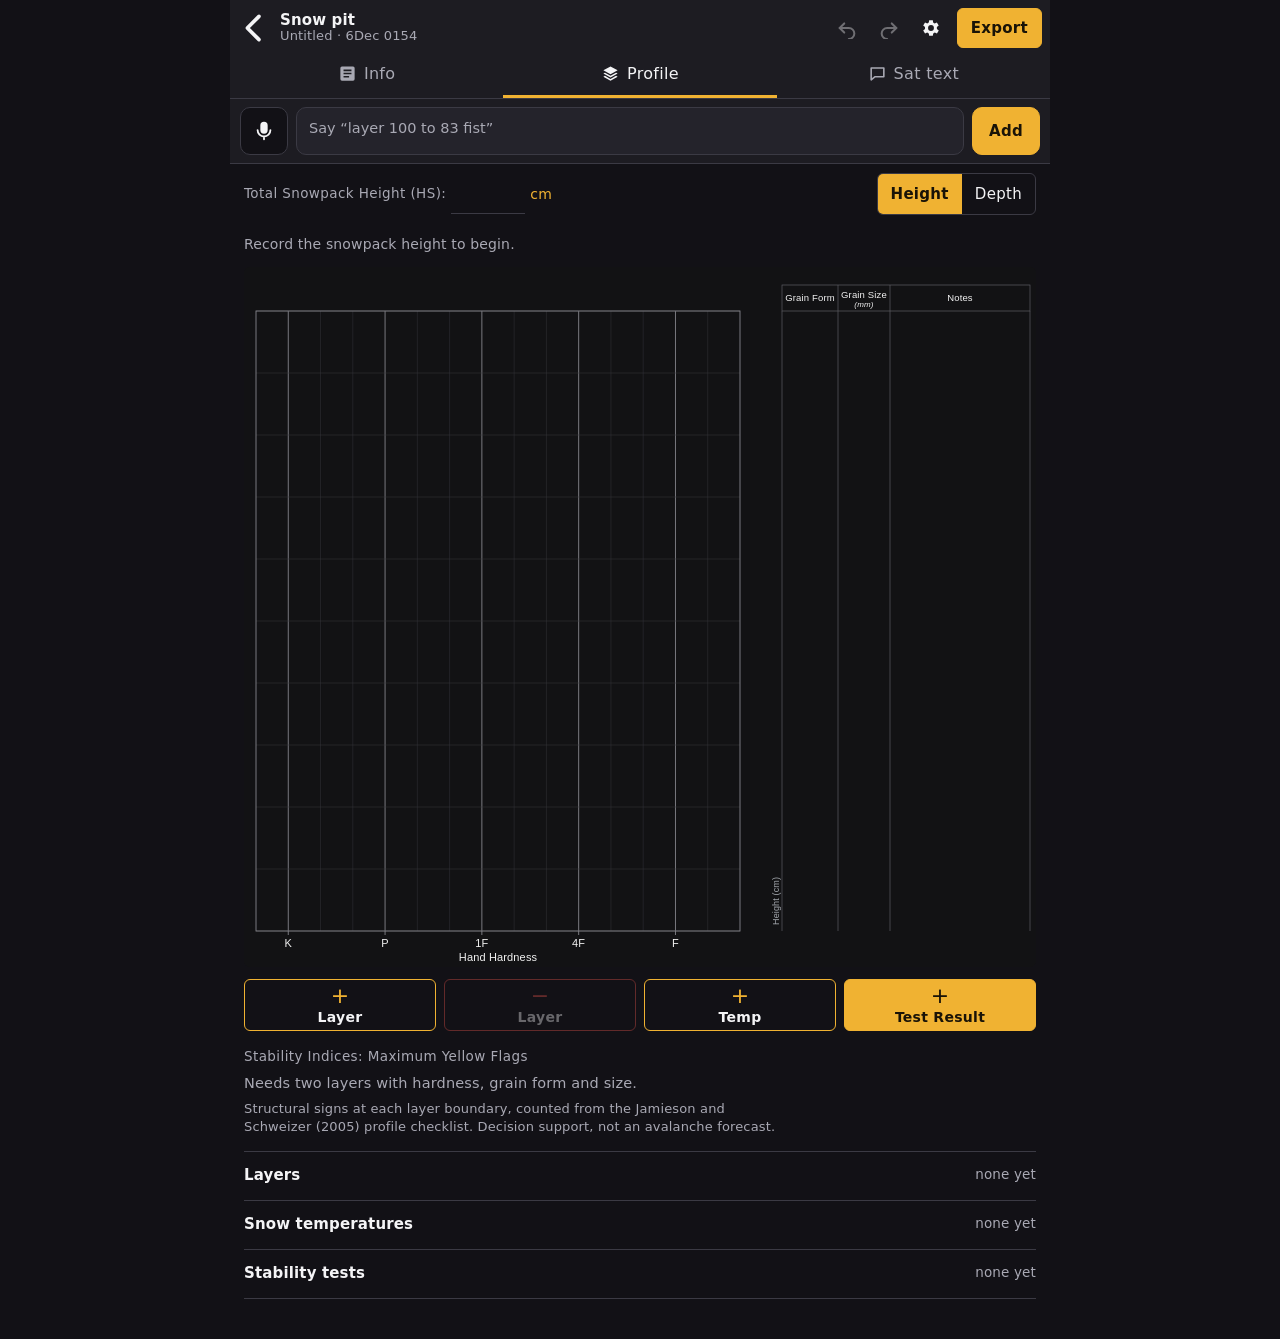
==== voice.html @ 3483f8e9 "Move the Snowpack Translator here from banff-snowpack/web/pit The photo page, voice page, PDF and Sa" ====
<!doctype html>
<html lang="en" data-theme="dark">
<head>
<meta charset="utf-8">
<meta name="viewport" content="width=device-width,initial-scale=1,viewport-fit=cover">
<meta name="description" content="Speak a snow pit and get a snow profile and PDF, or speak the weather and get a short text to send by satellite. Works offline.">
<title>Voice profile · Snowpack Translator</title>
<link rel="manifest" href="manifest.webmanifest">
<meta name="theme-color" content="#1d1c22">
<link rel="icon" href="icon-192.png">
<link rel="apple-touch-icon" href="apple-touch-icon.png">
<meta name="apple-mobile-web-app-capable" content="yes">
<meta name="mobile-web-app-capable" content="yes">
<meta name="apple-mobile-web-app-status-bar-style" content="black-translucent">
<meta name="apple-mobile-web-app-title" content="Snow pit">
<script defer src="https://banff-app-portal.netlify.app/t.js" data-app="snowpack-translator"></script>
<style>
/* Phone first, laid out like a field recorder: a top bar, Info / Profile / Sat text tabs, one amber accent.
   System fonts only, so nothing is fetched and the page is complete with no signal. */
:root{
  --bg:#121116; --bar:#1d1c22; --panel:#19181e; --field:#24232b; --ink:#f4f4f6; --muted:#a9a9b4; --line:#3b3a44;
  --accent:#f0b232; --accent-ink:#191307; --ok:#5fd08f; --warn:#f0b232; --bad:#ff7069; --danger:#e5534b;
  --font:system-ui,-apple-system,"Segoe UI",Roboto,"Helvetica Neue",Arial,sans-serif;
  --mono:ui-monospace,"SF Mono",Menlo,Consolas,monospace;
  color-scheme:dark;
}
:root[data-theme="light"]{
  --bg:#f1f2f5; --bar:#ffffff; --panel:#ffffff; --field:#eef0f3; --ink:#14151a; --muted:#5a5d68; --line:#cfd2da;
  --accent:#eaa91f; --accent-ink:#1b1505; --ok:#1f7a48; --warn:#8a5a00; --bad:#b3261e; --danger:#b3261e; color-scheme:light;
}
*{box-sizing:border-box}
[hidden]{display:none!important}
html{-webkit-text-size-adjust:100%}
body{background:var(--bg);color:var(--ink);font:15px/1.45 var(--font);margin:0;letter-spacing:.01em}
.app{max-width:820px;margin:0 auto;min-height:100dvh;padding-bottom:calc(40px + env(safe-area-inset-bottom,0px))}
button,.btn{font:600 15px/1 var(--font);border:1px solid var(--line);background:transparent;color:var(--ink);border-radius:6px;padding:0 14px;min-height:44px;cursor:pointer;display:inline-flex;align-items:center;justify-content:center;gap:7px;text-decoration:none;letter-spacing:.02em}
button:focus-visible,.btn:focus-visible,input:focus-visible,select:focus-visible,textarea:focus-visible,summary:focus-visible{outline:2px solid var(--accent);outline-offset:2px}
button.primary,.btn.primary{background:var(--accent);border-color:var(--accent);color:var(--accent-ink)}
button:disabled{opacity:.38;cursor:default}
button.ic{border:0;padding:0;min-width:40px;min-height:44px;color:var(--ink)}
button.ic svg,.mic svg{width:22px;height:22px}
button.quiet{border-color:transparent;color:var(--muted);min-height:38px;padding:0 8px;font-weight:500}
button.danger{border-color:var(--danger);color:var(--danger)}
input,select,textarea{font:16px/1.3 var(--font);color:var(--ink);background:transparent;border:0;border-bottom:1.5px solid var(--line);border-radius:0;padding:8px 2px;min-width:0;max-width:100%}
input:focus,select:focus,textarea:focus{border-bottom-color:var(--accent);outline:none}
select{background:var(--bg)}
input[type=number]{font-variant-numeric:tabular-nums}
textarea{width:100%;resize:none}
.unit{color:var(--accent);font-size:14px}
.lbl{font-size:13.5px;color:var(--muted);letter-spacing:.03em}

/* top bar and tabs */
.top{position:sticky;top:0;z-index:10;background:var(--bar);padding-top:env(safe-area-inset-top,0px);box-shadow:0 1px 0 var(--line)}
.bar{display:flex;align-items:center;gap:2px;padding:6px max(8px,env(safe-area-inset-right,0px)) 2px max(4px,env(safe-area-inset-left,0px))}
.bar .ttl{flex:1;min-width:0;display:grid;line-height:1.15;padding:0 4px}
.bar .ttl b{font-size:15px;font-weight:600;white-space:nowrap;overflow:hidden;text-overflow:ellipsis}
.bar .ttl button{all:unset;cursor:pointer;color:var(--muted);font-size:13px;white-space:nowrap;overflow:hidden;text-overflow:ellipsis}
.bar .primary{min-height:40px;padding:0 13px;margin-left:4px}
.tabs{display:grid;grid-template-columns:repeat(3,1fr)}
.tabs button{border:0;border-radius:0;border-bottom:3px solid transparent;color:var(--muted);font-weight:500;font-size:16px;min-height:46px}
.tabs button[aria-selected=true]{color:var(--ink);border-bottom-color:var(--accent)}
.tabs svg{width:19px;height:19px}
@media (max-width:350px){.tabs svg{display:none}}

/* speak bar */
.speak{padding:8px max(10px,env(safe-area-inset-right,0px)) 8px max(10px,env(safe-area-inset-left,0px));border-top:1px solid var(--line)}
.speak-row{display:flex;gap:8px;align-items:flex-end}
.mic{min-width:48px;min-height:48px;padding:0;border-radius:10px;background:var(--bg);position:relative}
.mic[aria-pressed=true]{background:var(--danger);border-color:var(--danger);color:#fff}
#say{flex:1;background:var(--field);border:1.5px solid var(--line);border-radius:10px;padding:11px 12px;font-size:17px;line-height:1.35;min-height:48px;max-height:32dvh;overflow:auto}
#say:focus{border-color:var(--accent)}
#say::placeholder{font-size:14.5px;color:var(--muted)}
#addBtn{min-height:48px;border-radius:10px;padding:0 16px}
.heard{display:grid;gap:4px;margin-top:8px;max-height:34dvh;overflow:auto}
.heard:empty{display:none}
.heard-title{font-size:12px;color:var(--muted);text-transform:uppercase;letter-spacing:.08em}
.h{display:grid;grid-template-columns:18px minmax(0,1fr);gap:6px;font-size:14.5px;line-height:1.35}
.h i{font:700 13px/1.4 var(--mono);font-style:normal;text-align:center}
.h.ok i{color:var(--ok)} .h.warn i{color:var(--warn)} .h.bad i{color:var(--bad)}
.h small{display:block;color:var(--muted);font-size:13px}
#last{display:flex;gap:8px;align-items:flex-start;margin-top:6px;font-size:13.5px;color:var(--muted)}
#last .h{font-size:13.5px;flex:1;color:var(--ink)}
#last button{all:unset;cursor:pointer;color:var(--accent);font-size:13.5px;white-space:nowrap;padding:1px 2px}

/* tab bodies */
main{padding:0 max(14px,env(safe-area-inset-right,0px)) 0 max(14px,env(safe-area-inset-left,0px))}
.sec{border-bottom:1px solid var(--line);padding:12px 0 14px}
.sec>.lbl{display:block;margin-bottom:6px}
.line{display:flex;flex-wrap:wrap;align-items:flex-end;gap:10px 18px}
.line label{display:grid;gap:2px;min-width:0}
.line label>span{font-size:12.5px;color:var(--muted)}
.line .grow{flex:1 1 150px}
.line input[type=number]{width:84px}
.with-unit{display:flex;align-items:baseline;gap:5px}
.coords{font:14.5px var(--mono);color:var(--ink)}
.coords.none{color:var(--muted);font-family:var(--font)}
.seg{display:inline-flex;border:1px solid var(--line);border-radius:6px;overflow:hidden}
.seg button{border:0;border-radius:0;min-height:40px;font-weight:500;padding:0 13px}
.seg button[aria-pressed=true]{background:var(--accent);color:var(--accent-ink);font-weight:600}
details.more>summary{cursor:pointer;color:var(--accent);font-size:14px;padding:10px 0 2px;list-style:none}
details.more>summary::-webkit-details-marker{display:none}
details.more[open]>summary{color:var(--muted)}

/* profile */
.hsrow{display:flex;flex-wrap:wrap;align-items:center;justify-content:space-between;gap:8px 14px;padding:10px 0 6px}
.hsrow input{width:74px;text-align:center;font-size:18px}
.selbar{display:flex;align-items:center;justify-content:space-between;gap:10px;min-height:46px;font-size:15px}
.selbar .hint{color:var(--muted);font-size:14px}
.selbar b{font-variant-numeric:tabular-nums}
#graph{border-radius:6px;overflow:hidden;line-height:0;background:#121214}
#graph.light{background:#fff;border:1px solid var(--line)}
#graph svg{width:100%;height:auto;display:block}
#graph .lay{cursor:pointer}
.tools{display:grid;grid-template-columns:repeat(4,1fr);gap:8px;margin:12px 0 4px}
.tools button{min-height:52px;font-size:14px;line-height:1.15;padding:0 6px;flex-direction:column;gap:2px;border-color:var(--accent)}
.tools button b{font-size:22px;line-height:1;font-weight:500;color:var(--accent)}
.tools button.minus{border-color:var(--danger)} .tools button.minus b{color:var(--danger)}
.tools button.primary b{color:var(--accent-ink)}
.flags{display:flex;align-items:center;gap:8px;font-size:18px;font-weight:600;margin-top:2px}
.flags svg{width:18px;height:18px;color:var(--accent)}
.note{font-size:13px;color:var(--muted);margin:6px 0 0;max-width:66ch}
details.group{border-bottom:1px solid var(--line)}
details.group>summary{cursor:pointer;padding:13px 0;display:flex;justify-content:space-between;gap:10px;font-size:15px;font-weight:600}
details.group>summary small{font-weight:400;color:var(--muted);font-size:13.5px;text-align:right}
details.group>div{padding-bottom:12px}
.tbl-wrap{overflow-x:auto}
table{border-collapse:collapse;width:100%;font-size:14px}
th{font-size:11.5px;font-weight:500;text-transform:uppercase;letter-spacing:.06em;color:var(--muted);text-align:left;padding:6px 6px;white-space:nowrap}
td{padding:3px 6px;border-top:1px solid var(--line);white-space:nowrap}
td input,td select{font-size:15px;padding:6px 2px}
td input[type=number]{width:64px}
td input[type=text]{width:130px}
tr.sel td{background:color-mix(in srgb,var(--accent) 16%,transparent)}
td.idx{color:var(--muted);font-variant-numeric:tabular-nums}

/* satellite text */
#satOut{background:var(--field);border:1.5px solid var(--line);border-radius:10px;padding:12px;font:16px/1.45 var(--mono);min-height:170px;resize:vertical}
.count{font:13px var(--mono);color:var(--muted)}
.count.over{color:var(--warn)}
.checks{display:flex;flex-wrap:wrap;gap:4px 16px;margin:10px 0 4px}
.checks label{display:inline-flex;align-items:center;gap:7px;min-height:38px}
input[type=checkbox]{width:20px;height:20px;accent-color:var(--accent)}
.sat-actions{display:grid;grid-template-columns:repeat(3,1fr);gap:8px;margin-top:14px}
.sat-actions .primary{grid-column:1/-1;min-height:54px;font-size:17px}
ol.steps{margin:14px 0 0;padding-left:22px;color:var(--muted);font-size:14px}
ol.steps li{margin:4px 0}

/* sheets */
dialog.sheet{border:0;padding:0;background:var(--bar);color:var(--ink);width:min(100vw,560px);max-width:100vw;max-height:90dvh;margin:auto auto 0;border-radius:16px 16px 0 0;overflow:hidden}
@media (min-width:700px){dialog.sheet{margin:auto;border-radius:14px}}
dialog.sheet::backdrop{background:rgba(0,0,0,.55)}
.sheet form,.sheet .body{display:grid;max-height:90dvh;grid-template-rows:auto minmax(0,1fr) auto}
.sheet header{display:flex;align-items:center;gap:6px;padding:8px 8px 8px 16px;border-bottom:1px solid var(--line)}
.sheet header h2{flex:1;margin:0;font-size:17px;font-weight:600}
.sheet .scroll{overflow:auto;padding:4px 16px 12px;-webkit-overflow-scrolling:touch}
.sheet footer{display:flex;gap:10px;justify-content:space-between;padding:10px 16px calc(12px + env(safe-area-inset-bottom,0px));border-top:1px solid var(--line)}
.sheet footer .primary{flex:1;min-height:50px;font-size:17px}
.chips{display:flex;flex-wrap:wrap;gap:8px}
.chip{border-radius:999px;border-color:transparent;background:var(--field);min-height:44px;padding:0 15px;font-size:16px;font-weight:700;letter-spacing:.03em}
.chip small{font-weight:400;font-size:12.5px;color:var(--muted)}
.chip svg{width:16px;height:16px}
.chip[aria-pressed=true]{background:var(--accent);color:var(--accent-ink)}
.chip[aria-pressed=true] small{color:var(--accent-ink)}
.explain{font-size:14px;color:var(--muted);margin:8px 0 0;min-height:1.4em}
.list button{width:100%;justify-content:space-between;border:0;border-bottom:1px solid var(--line);border-radius:0;min-height:52px;padding:0 2px;font-weight:500;text-align:left}
.list button[aria-current=true]{color:var(--accent)}
.list small{color:var(--muted);font-weight:400}
.cheat dt{font-size:12px;text-transform:uppercase;letter-spacing:.08em;color:var(--muted);margin-top:14px}
.cheat dd{margin:3px 0 0;font:14px/1.55 var(--mono)}
.cheat dl{margin:0}
.big-actions{display:grid;gap:10px;padding:8px 0}
.big-actions button{min-height:58px;justify-content:flex-start;padding:0 16px;font-size:16px}
.big-actions small{font-weight:400;color:var(--muted);font-size:13px;margin-left:auto;text-align:right}
.big-actions .primary small{color:var(--accent-ink)}
.toast{position:fixed;left:50%;top:calc(10px + env(safe-area-inset-top,0px));transform:translateX(-50%);background:var(--ink);color:var(--bg);padding:11px 16px;border-radius:8px;font-size:14.5px;z-index:50;max-width:calc(100vw - 28px);text-align:center;box-shadow:0 4px 18px rgba(0,0,0,.35)}
</style>
</head>
<body>
<div class="app">
  <div class="top">
    <div class="bar">
      <a class="btn ic" href="./" aria-label="Back to the photo page" style="border:0;padding:0;min-width:40px"><svg viewBox="0 0 24 24" fill="none" stroke="currentColor" stroke-width="2.2" stroke-linecap="round" stroke-linejoin="round" aria-hidden="true"><path d="M15 5l-7 7 7 7"/></svg></a>
      <div class="ttl"><b>Snow pit</b><button type="button" id="obsBtn" aria-haspopup="dialog">Untitled</button></div>
      <button class="ic" id="undoBtn" type="button" aria-label="Undo" disabled><svg viewBox="0 0 24 24" fill="none" stroke="currentColor" stroke-width="2.2" stroke-linecap="round" stroke-linejoin="round" aria-hidden="true"><path d="M9 7L4 12l5 5"/><path d="M4 12h10a6 6 0 0 1 0 12"/></svg></button>
      <button class="ic" id="redoBtn" type="button" aria-label="Redo" disabled><svg viewBox="0 0 24 24" fill="none" stroke="currentColor" stroke-width="2.2" stroke-linecap="round" stroke-linejoin="round" aria-hidden="true"><path d="M15 7l5 5-5 5"/><path d="M20 12H10a6 6 0 0 0 0 12"/></svg></button>
      <button class="ic" id="menuBtn" type="button" aria-label="Settings and observations"><svg viewBox="0 0 24 24" fill="currentColor" aria-hidden="true"><path d="M19.4 13a7.6 7.6 0 0 0 0-2l2-1.6-2-3.4-2.4 1a7.4 7.4 0 0 0-1.7-1L15 3.5h-4l-.4 2.5a7.4 7.4 0 0 0-1.700 1l-2.400-1-2 3.400 2 1.600a7.600 7.600 0 0 0 0 2l-2 1.600 2 3.400 2.400-1a7.400 7.400 0 0 0 1.700 1l.400 2.500h4l.400-2.500a7.400 7.400 0 0 0 1.700-1l2.400 1 2-3.400zM13 15.200a3.200 3.200 0 1 1 0-6.400 3.200 3.200 0 0 1 0 6.400z" transform="translate(-1 0)"/></svg></button>
      <button class="primary" id="exportBtn" type="button">Export</button>
    </div>
    <div class="tabs" role="tablist" id="tabs">
      <button role="tab" type="button" data-tab="info" aria-selected="false"><svg viewBox="0 0 24 24" fill="currentColor" aria-hidden="true"><path d="M5 3h14a2 2 0 0 1 2 2v14a2 2 0 0 1-2 2H5a2 2 0 0 1-2-2V5a2 2 0 0 1 2-2zm2 4v2h10V7zm0 4v2h10v-2zm0 4v2h7v-2z"/></svg>Info</button>
      <button role="tab" type="button" data-tab="profile" aria-selected="true"><svg viewBox="0 0 24 24" fill="currentColor" aria-hidden="true"><path d="M12 3l9 5-9 5-9-5zm-9 9l2-1.100 7 3.900 7-3.900 2 1.100-9 5zm0 4l2-1.100 7 3.900 7-3.900 2 1.100-9 5z"/></svg>Profile</button>
      <button role="tab" type="button" data-tab="sat" aria-selected="false"><svg viewBox="0 0 24 24" fill="none" stroke="currentColor" stroke-width="2" stroke-linecap="round" stroke-linejoin="round" aria-hidden="true"><path d="M4 5h16v11H9l-5 4z"/></svg>Sat text</button>
    </div>
    <div class="speak" id="speak">
      <div class="speak-row">
        <button class="mic" id="micBtn" type="button" aria-pressed="false" aria-label="Microphone"><svg viewBox="0 0 24 24" fill="none" stroke="currentColor" stroke-width="2" stroke-linecap="round" aria-hidden="true"><rect x="9" y="3" width="6" height="11" rx="3" fill="currentColor"/><path d="M5 11a7 7 0 0 0 14 0M12 18v3"/></svg></button>
        <textarea id="say" rows="1" aria-label="Say or type an observation" autocapitalize="sentences" autocomplete="off" spellcheck="false"></textarea>
        <button class="primary" id="addBtn" type="button">Add</button>
      </div>
      <div class="heard" id="preview" aria-live="polite"></div>
      <div id="last" hidden></div>
    </div>
  </div>

  <main>
    <!-- INFO -->
    <section id="tInfo" role="tabpanel" aria-label="Info" hidden>
      <div class="sec"><label class="lbl" for="f_name">Profile Name:</label><input id="f_name" data-k="name" style="width:100%" autocomplete="off"></div>
      <div class="sec"><label class="lbl" for="f_date">Observation Time:</label><input id="f_date" data-k="site.date" type="datetime-local"></div>
      <div class="sec"><span class="lbl">Observer:</span>
        <div class="line"><label class="grow"><span>Name</span><input data-k="site.observer" autocomplete="name" style="width:100%"></label><label class="grow"><span>Organization</span><input data-k="site.org" style="width:100%"></label></div></div>
      <div class="sec"><span class="lbl">Profile Location:</span>
        <div class="line"><label class="grow"><span>Place name</span><input data-k="site.location" style="width:100%"></label></div>
        <div class="line" style="margin-top:10px;align-items:center;justify-content:space-between"><span class="coords none" id="coords">No position yet</span><button class="primary" id="gpsBtn" type="button" style="min-height:40px">Use phone GPS</button></div>
        <details class="more"><summary>Type coordinates</summary><div class="line"><label><span>Latitude</span><input data-k="site.lat" type="number" step="any" style="width:130px"></label><label><span>Longitude</span><input data-k="site.lng" type="number" step="any" style="width:130px"></label></div></details>
      </div>
      <div class="sec"><span class="lbl">Aspect, Elevation, Slope:</span>
        <div class="line"><label><span>Aspect</span><select data-k="site.aspect" data-opts="DIR"></select></label>
          <label><span>Elevation</span><span class="with-unit"><input data-k="site.elev" type="number" inputmode="decimal"><select data-k="site.elevUnit" aria-label="Elevation unit" class="unit" style="border:0;padding:2px"><option value="m">m</option><option value="ft">ft</option></select></span></label>
          <label><span>Slope</span><span class="with-unit"><input data-k="site.slope" type="number" inputmode="decimal" style="width:62px"><span class="unit">°</span></span></label></div></div>
      <div class="sec"><span class="lbl">Weather Conditions:</span>
        <div class="line"><label><span>Air temp</span><span class="with-unit"><input data-k="wx.air" type="number" step="any" style="width:66px"><span class="unit">°C</span></span></label>
          <label><span>Precipitation</span><select data-k="wx.precip" data-opts="PRECIP"></select></label>
          <label><span>Sky</span><select data-k="wx.sky" data-opts="SKY"></select></label>
          <label><span>Wind</span><select data-k="wx.windSpd" data-opts="WIND"></select></label>
          <label><span>From</span><select data-k="wx.windDir" data-opts="DIR"></select></label></div>
        <details class="more" id="moreWx"><summary>More weather: max and min, new snow, blowing snow</summary>
          <div class="line"><label><span>Max</span><span class="with-unit"><input data-k="wx.tmax" type="number" step="any" style="width:66px"><span class="unit">°C</span></span></label>
            <label><span>Min</span><span class="with-unit"><input data-k="wx.tmin" type="number" step="any" style="width:66px"><span class="unit">°C</span></span></label>
            <label><span>HN24</span><span class="with-unit"><input data-k="wx.hn24" type="number" inputmode="decimal" step="any" style="width:62px"><span class="unit">cm</span></span></label>
            <label><span>HST</span><span class="with-unit"><input data-k="wx.hst" type="number" inputmode="decimal" step="any" style="width:62px"><span class="unit">cm</span></span></label>
            <label><span>Blowing snow</span><select data-k="wx.blow" data-opts="BLOW"></select></label>
            <label><span>From</span><select data-k="wx.blowDir" data-opts="DIR"></select></label></div></details></div>
      <div class="sec"><span class="lbl">Snow Surface:</span>
        <div class="line"><label><span>Foot Penetration</span><span class="with-unit"><input data-k="surf.foot" type="number" inputmode="decimal" step="any" style="width:70px"><span class="unit">cm</span></span></label>
          <label><span>Ski Penetration</span><span class="with-unit"><input data-k="surf.ski" type="number" inputmode="decimal" step="any" style="width:70px"><span class="unit">cm</span></span></label></div></div>
      <div class="sec"><span class="lbl">Surface Grain:</span>
        <div class="line"><label class="grow"><span>Type</span><select data-k="surf.grain" data-opts="GRAINS" style="width:100%"></select></label>
          <label><span>Size</span><span class="with-unit"><input data-k="surf.size" type="number" inputmode="decimal" step="any" style="width:62px"><span class="unit">mm</span></span></label></div>
        <p class="note">Left empty, the top layer of the profile is used.</p></div>
      <div class="sec"><label class="lbl" for="f_avs">Avalanche Observations:</label><textarea id="f_avs" data-k="avs" rows="2" style="margin-top:2px"></textarea></div>
      <div class="sec" style="border-bottom:0"><label class="lbl" for="f_notes">Comments:</label><textarea id="f_notes" data-k="notes" rows="3" style="margin-top:2px"></textarea></div>
    </section>

    <!-- PROFILE -->
    <section id="tProfile" role="tabpanel" aria-label="Profile">
      <div class="hsrow">
        <label class="with-unit" style="align-items:center"><span class="lbl">Total Snowpack Height (HS):</span><input data-k="surf.hs" id="f_hs" type="number" inputmode="decimal" step="any" aria-label="Total snowpack height in centimetres"><span class="unit">cm</span></label>
        <span class="seg" role="group" aria-label="Measure from" id="refSeg"><button type="button" data-ref="height" aria-pressed="true">Height</button><button type="button" data-ref="depth" aria-pressed="false">Depth</button></span>
      </div>
      <div class="selbar" id="selbar"></div>
      <div id="graph"></div>
      <div class="tools">
        <button type="button" id="addLayerBtn"><b aria-hidden="true">+</b>Layer</button>
        <button type="button" id="delLayerBtn" class="minus"><b aria-hidden="true">&minus;</b>Layer</button>
        <button type="button" id="addTempBtn"><b aria-hidden="true">+</b>Temp</button>
        <button type="button" id="addTestBtn" class="primary"><b aria-hidden="true">+</b>Test Result</button>
      </div>
      <div class="sec"><span class="lbl">Stability Indices: Maximum Yellow Flags</span><div id="flagBox"></div>
        <p class="note">Structural signs at each layer boundary, counted from the Jamieson and Schweizer (2005) profile checklist. Decision support, not an avalanche forecast.</p></div>
      <details class="group" id="gLayers"><summary>Layers <small id="sumLayers"></small></summary><div><div class="tbl-wrap"><table id="layerTbl"></table></div></div></details>
      <details class="group" id="gTemps"><summary>Snow temperatures <small id="sumTemps"></small></summary><div><div class="tbl-wrap"><table id="tempTbl"></table></div></div></details>
      <details class="group" id="gTests"><summary>Stability tests <small id="sumTests"></small></summary><div><div class="tbl-wrap"><table id="testTbl"></table></div></div></details>
    </section>

    <!-- SAT TEXT -->
    <section id="tSat" role="tabpanel" aria-label="Satellite text" hidden>
      <div style="display:flex;justify-content:space-between;align-items:baseline;gap:10px;padding:12px 0 6px"><label class="lbl" for="satOut">Message to send by satellite:</label><span class="count" id="satCount"></span></div>
      <textarea id="satOut" rows="7" spellcheck="false"></textarea>
      <div id="satEdited" hidden style="margin-top:4px"><span class="lbl">Edited by hand.</span> <button type="button" class="quiet" id="satReset" style="color:var(--accent)">Rebuild from the observation</button></div>
      <div class="checks" id="satChecks">
        <label><input type="checkbox" data-o="wx" checked> Weather</label>
        <label><input type="checkbox" data-o="snow" checked> Snow and surface</label>
        <label><input type="checkbox" data-o="pit" checked> Pit summary</label>
        <label><input type="checkbox" data-o="avs" checked> Avalanches</label>
        <label><input type="checkbox" data-o="notes" checked> Comments</label>
        <label><input type="checkbox" data-o="pos" checked> GPS position</label>
      </div>
      <label style="display:grid;gap:2px"><span class="lbl">Send to (phone number, optional):</span><input id="satTo" type="tel" inputmode="tel" autocomplete="tel" placeholder="+1 403 555 0123"></label>
      <div class="sat-actions">
        <a class="btn primary" id="smsBtn" href="sms:">Open in Messages</a>
        <button id="copyBtn" type="button">Copy</button>
        <button id="shareBtn" type="button">Share</button>
        <button id="gpsBtn2" type="button">Use GPS</button>
      </div>
      <ol class="steps">
        <li>Say the weather and conditions into the box at the top, then tap Add.</li>
        <li>Tap Open in Messages. The text is waiting in a new message.</li>
        <li>With no cell or Wi-Fi, Messages offers to connect by satellite (iPhone 14 or later, iOS 18 or later). Follow its prompt to point at the sky, then send.</li>
      </ol>
      <p class="note">Codes follow Canadian observation shorthand: Sky CLR/FEW/SCT/BKN/OVC/X, Pcp NIL/S1/S2/RL, Wind C/L/M/S/X and direction, Ta/Tx/Tn air temperatures, HS, HN24, HST, PF/PS foot and ski penetration, BS blowing snow. Short texts send fastest by satellite; one text holds 160 characters.</p>
    </section>
  </main>
</div>

<!-- sheets -->
<dialog class="sheet" id="layerSheet" aria-labelledby="ls-h"><div class="body">
  <header><h2 id="ls-h">Layer</h2><button class="quiet" type="button" data-close>Close</button></header>
  <div class="scroll">
    <div class="sec"><span class="lbl" id="lsDepthLbl">Height:</span>
      <div class="line" style="align-items:center"><input id="lsTop" type="number" inputmode="decimal" step="any" aria-label="Top" style="width:84px;text-align:center;font-size:19px"><span>&ndash;</span><input id="lsBottom" type="number" inputmode="decimal" step="any" aria-label="Bottom" style="width:84px;text-align:center;font-size:19px"><span class="unit">cm</span></div></div>
    <div class="sec"><span class="lbl">Hand Hardness:</span><div class="chips" id="lsHard"></div>
      <div class="line" style="margin-top:10px;align-items:center"><span class="seg" role="group" aria-label="Hardness modifier" id="lsMod"><button type="button" data-mod="-">&minus;</button><button type="button" data-mod="">=</button><button type="button" data-mod="+">+</button></span>
        <label style="display:flex;align-items:center;gap:8px"><span class="lbl">Bottom, if it changes</span><select id="lsHardBot"></select></label></div></div>
    <div class="sec"><span class="lbl">Grain Form:</span><div class="chips" id="lsGrain"></div>
      <div class="line" style="margin-top:8px"><label class="grow"><span>Other form</span><select id="lsGrainSel" style="width:100%"></select></label><label class="grow"><span>Second form</span><select id="lsGrain2" style="width:100%"></select></label></div></div>
    <div class="sec"><span class="lbl">Grain Size:</span>
      <div class="line"><label><span>Size</span><span class="with-unit"><input id="lsSize" type="number" inputmode="decimal" step="any" min="0" style="width:72px"><span class="unit">mm</span></span></label>
        <label><span>Largest</span><span class="with-unit"><input id="lsSizeMax" type="number" inputmode="decimal" step="any" min="0" style="width:72px"><span class="unit">mm</span></span></label>
        <label><span>Density</span><span class="with-unit"><input id="lsDensity" type="number" inputmode="decimal" step="any" min="0" style="width:72px"><span class="unit">kg/m³</span></span></label></div></div>
    <div class="sec"><span class="lbl">Wetness:</span><div class="chips" id="lsWet"></div></div>
    <div class="sec" style="border-bottom:0"><label class="lbl" for="lsNote">Layer Name or Note:</label><input id="lsNote" style="width:100%" placeholder="Jan 3rd surface hoar" autocomplete="off">
      <label style="display:flex;align-items:center;gap:10px;margin-top:14px"><input type="checkbox" id="lsConcern"> Layer of concern (drawn in red)</label></div>
  </div>
  <footer><button type="button" class="danger" id="lsDelete">Delete</button><button type="button" class="primary" data-close>Done</button></footer>
</div></dialog>

<dialog class="sheet" id="testSheet" aria-labelledby="ts-h"><div class="body">
  <header><h2 id="ts-h">Add Test Result</h2><button class="quiet" type="button" data-close>Close</button></header>
  <div class="scroll">
    <div class="sec"><span class="lbl">Test Type:</span><div class="chips" id="tsType"></div></div>
    <div class="sec"><span class="lbl" id="tsResLbl">Result:</span><div class="chips" id="tsRes"></div><p class="explain" id="tsExplain"></p>
      <div class="line" id="tsNums" style="margin-top:6px"></div></div>
    <div class="sec" id="tsCharSec"><span class="lbl">Fracture Character:</span><div class="chips" id="tsChar"></div>
      <div class="chips" id="tsQ" style="margin-top:8px"></div></div>
    <div class="sec"><label class="lbl" for="tsDepth" id="tsDepthLbl">Height From Ground:</label><div class="with-unit"><input id="tsDepth" type="number" inputmode="decimal" step="any" style="width:90px;font-size:19px;text-align:center"><span class="unit">cm</span></div></div>
    <div class="sec" style="border-bottom:0"><label class="lbl" for="tsNote">Failure Layer Name or Test Notes:</label><input id="tsNote" style="width:100%" autocomplete="off"></div>
  </div>
  <footer><button type="button" class="primary" id="tsAdd">Add</button></footer>
</div></dialog>

<dialog class="sheet" id="tempSheet" aria-labelledby="tp-h"><div class="body">
  <header><h2 id="tp-h">Add Snow Temperature</h2><button class="quiet" type="button" data-close>Close</button></header>
  <div class="scroll"><div class="sec" style="border-bottom:0">
    <div class="line"><label><span id="tpDepthLbl">Height</span><span class="with-unit"><input id="tpDepth" type="number" inputmode="decimal" step="any" style="width:90px;font-size:19px;text-align:center"><span class="unit">cm</span></span></label>
      <label><span>Temperature (below zero)</span><span class="with-unit"><span style="font-size:19px">&minus;</span><input id="tpT" type="number" inputmode="decimal" step="any" min="0" style="width:90px;font-size:19px;text-align:center"><span class="unit">°C</span></span></label></div>
    <p class="note">Faster by voice: “temperature 90 minus 3.5, 80 minus 4”.</p></div></div>
  <footer><button type="button" class="primary" id="tpAdd">Add and next</button></footer>
</div></dialog>

<dialog class="sheet" id="exportSheet" aria-labelledby="ex-h"><div class="body">
  <header><h2 id="ex-h">Export</h2><button class="quiet" type="button" data-close>Close</button></header>
  <div class="scroll"><div class="big-actions">
    <button type="button" class="primary" id="pdfBtn">PDF snow profile<small>Two pages, prints on Letter</small></button>
    <button type="button" id="pngBtn">Image of the profile<small>PNG, to text or email</small></button>
    <button type="button" id="xmlBtn">CAAML file<small>For SnowPilot, niViz, the forecast agent</small></button>
    <button type="button" id="toSatBtn">Satellite text<small>Weather and conditions, about 160 characters</small></button>
  </div><p class="note">Files are made on this phone. Nothing is uploaded.</p></div>
  <footer hidden></footer>
</div></dialog>

<dialog class="sheet" id="menuSheet" aria-labelledby="mn-h"><div class="body">
  <header><h2 id="mn-h">Observations and settings</h2><button class="quiet" type="button" data-close>Close</button></header>
  <div class="scroll">
    <div class="sec"><div style="display:flex;justify-content:space-between;align-items:center"><span class="lbl">Observations on this phone:</span><button type="button" class="primary" id="newBtn" style="min-height:40px">New</button></div>
      <div class="list" id="obsList"></div>
      <button type="button" class="quiet" id="delBtn" style="color:var(--danger);margin-top:6px">Delete this observation</button></div>
    <div class="sec"><span class="lbl">Hardness bars grow from the:</span><div><span class="seg" id="mirSeg" role="group" aria-label="Hardness bar side"><button type="button" data-mir="1">Right</button><button type="button" data-mir="0">Left</button></span></div></div>
    <div class="sec"><span class="lbl">Screen:</span><div><span class="seg" id="themeSeg" role="group" aria-label="Theme"><button type="button" data-theme="dark">Dark</button><button type="button" data-theme="light">Light (bright sun)</button></span></div></div>
    <div class="sec"><span class="lbl">Live listening:</span><label style="display:flex;align-items:center;gap:10px;min-height:40px"><input type="checkbox" id="autoAdd"> Add each sentence when I pause</label>
      <p class="note" id="srNote"></p></div>
    <div class="sec" style="border-bottom:0"><div class="big-actions"><button type="button" id="helpBtn">What can I say?</button><button type="button" id="logBtn">Everything heard so far</button><a class="btn" href="./" style="min-height:58px;justify-content:flex-start;padding:0 16px">Profile from a pit wall photo</a><button type="button" id="installBtn" hidden>Install on this phone</button></div></div>
  </div><footer hidden></footer>
</div></dialog>

<dialog class="sheet" id="helpSheet" aria-labelledby="hp-h"><div class="body">
  <header><h2 id="hp-h">What can I say?</h2><button class="quiet" type="button" data-close>Close</button></header>
  <div class="scroll cheat"><dl>
    <dt>Start</dt><dd id="hpStart"></dd>
    <dt>Layers: top, bottom, hardness, grain, size</dt><dd id="hpLayers"></dd>
    <dt>Hardness</dt><dd>fist · four finger · one finger · pencil · knife · ice<br>add “plus” or “minus”; “pencil to knife” for a layer that changes</dd>
    <dt>Grain forms</dt><dd>new snow · graupel · decomposing · rounds · faceted rounds · facets · rounding facets · depth hoar · surface hoar · melt forms · crust · ice lens</dd>
    <dt>Temperatures</dt><dd id="hpTemps"></dd>
    <dt>Stability tests</dt><dd id="hpTests"></dd>
    <dt>Site</dt><dd>profile name … · location Bow Summit · observer Ben Firth · aspect north east · elevation 2080 metres · slope 28</dd>
    <dt>Weather and surface</dt><dd>sky broken · precip none · snowing S2 · wind light south west · air temperature minus 7 · max temp minus 5 · min temp minus 12<br>HN24 5 · storm snow 20 · foot pen 30 · ski pen 15 · blowing snow moderate west</dd>
    <dt>Free text (say these last)</dt><dd>avalanches size 2 natural on north aspects<br>note whumpfing on the approach</dd>
    <dt>Fix a mistake</dt><dd>scratch that · change layer 2 pencil · delete layer 3</dd>
  </dl><p class="note">A fixed word list does the reading, on this phone. Nothing is guessed: words it does not know come back marked “not understood”.</p>
  <p><button type="button" id="exampleBtn">Put a full example in the box</button></p></div><footer hidden></footer>
</div></dialog>

<dialog class="sheet" id="logSheet" aria-labelledby="lg-h"><div class="body">
  <header><h2 id="lg-h">Everything heard so far</h2><button class="quiet" type="button" data-close>Close</button></header>
  <div class="scroll" id="log"></div><footer hidden></footer>
</div></dialog>

<div class="toast" id="toast" hidden role="status"></div>
<script src="js/parse.js"></script>
<script src="js/model.js"></script>
<script src="js/draw.js"></script>
<script src="js/voice.js"></script>
</body>
</html>
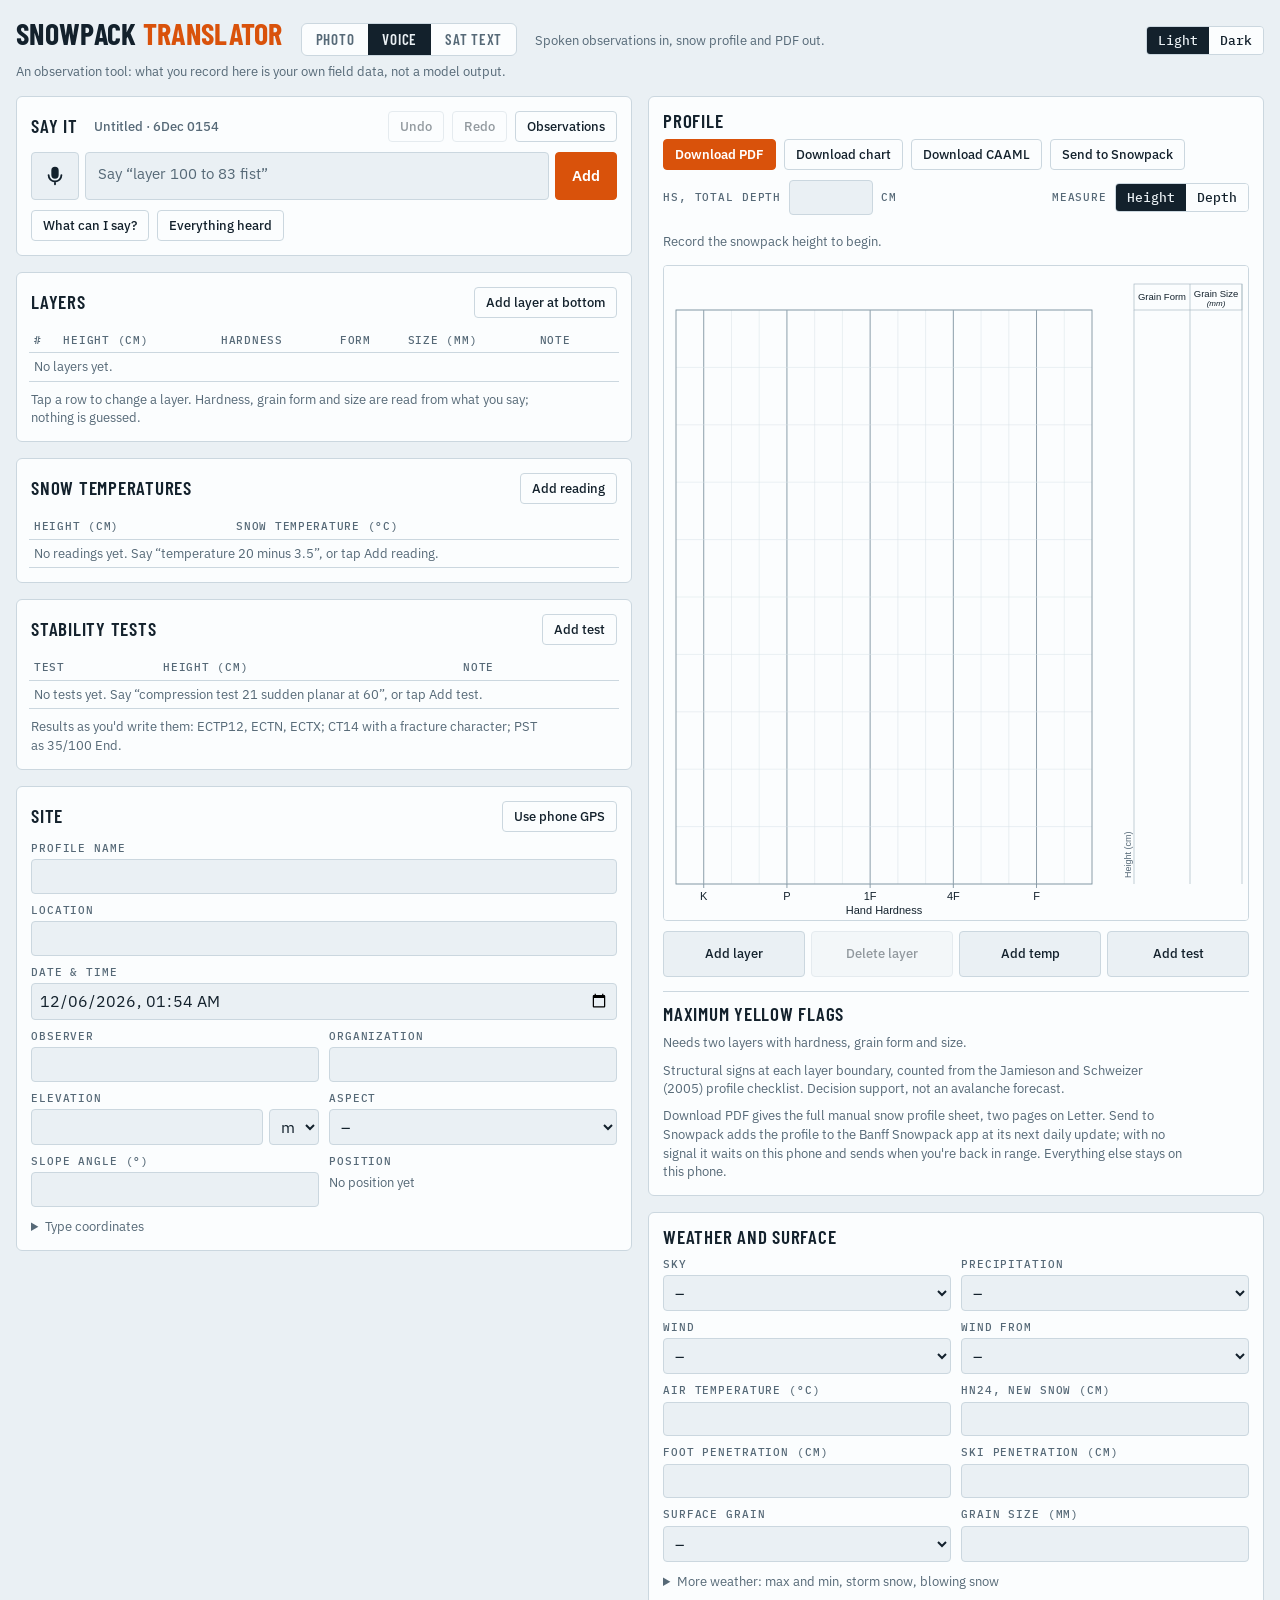
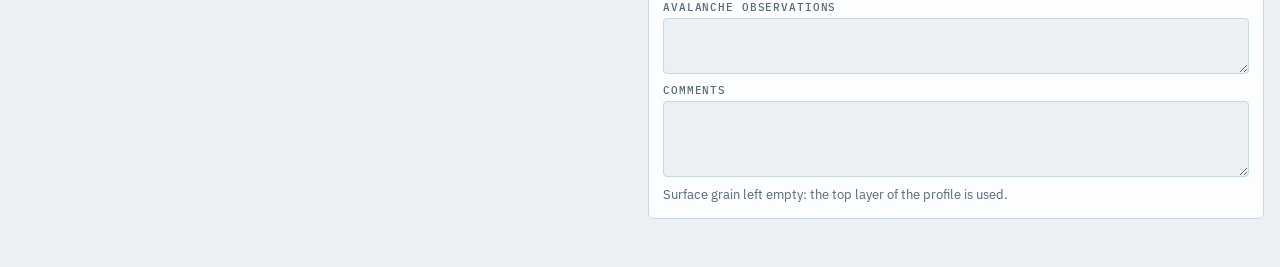
==== commit c49ee3be: "Give Voice and Sat text the photo page's look, with a Light / Dark switch Voice and Sat text were la" ====
--- a/voice.html
+++ b/voice.html
@@ -1,370 +1,366 @@
 <!doctype html>
-<html lang="en" data-theme="dark">
+<html lang="en">
 <head>
 <meta charset="utf-8">
 <meta name="viewport" content="width=device-width,initial-scale=1,viewport-fit=cover">
 <meta name="description" content="Speak a snow pit and get a snow profile and PDF, or speak the weather and get a short text to send by satellite. Works offline.">
 <title>Voice profile · Snowpack Translator</title>
 <link rel="manifest" href="manifest.webmanifest">
-<meta name="theme-color" content="#1d1c22">
+<meta name="theme-color" content="#13212c">
 <link rel="icon" href="icon-192.png">
 <link rel="apple-touch-icon" href="apple-touch-icon.png">
 <meta name="apple-mobile-web-app-capable" content="yes">
 <meta name="mobile-web-app-capable" content="yes">
-<meta name="apple-mobile-web-app-status-bar-style" content="black-translucent">
 <meta name="apple-mobile-web-app-title" content="Snow pit">
+<link rel="preconnect" href="https://fonts.googleapis.com">
+<link rel="stylesheet" href="https://fonts.googleapis.com/css2?family=Barlow+Condensed:wght@500;600;700&family=IBM+Plex+Sans:wght@400;500;600&family=IBM+Plex+Mono:wght@400;500&display=swap">
 <script defer src="https://banff-app-portal.netlify.app/t.js" data-app="snowpack-translator"></script>
+<link rel="stylesheet" href="css/app.css">
+<script src="js/theme.js"></script>
 <style>
-/* Phone first, laid out like a field recorder: a top bar, Info / Profile / Sat text tabs, one amber accent.
-   System fonts only, so nothing is fetched and the page is complete with no signal. */
-:root{
-  --bg:#121116; --bar:#1d1c22; --panel:#19181e; --field:#24232b; --ink:#f4f4f6; --muted:#a9a9b4; --line:#3b3a44;
-  --accent:#f0b232; --accent-ink:#191307; --ok:#5fd08f; --warn:#f0b232; --bad:#ff7069; --danger:#e5534b;
-  --font:system-ui,-apple-system,"Segoe UI",Roboto,"Helvetica Neue",Arial,sans-serif;
-  --mono:ui-monospace,"SF Mono",Menlo,Consolas,monospace;
-  color-scheme:dark;
+/* Voice and satellite text use the photo page's look (css/app.css): the same header, tabs, panels, buttons and tables.
+   Only what these two views add is here. One page holds both views; the tabs in the header switch between them. */
+.voice input,.voice select,.voice textarea{font-size:16px} /* smaller text makes an iPhone zoom in when a field is tapped */
+@media (pointer:coarse){.voice .panel button,.voice .panel .btn,.voice dialog button{min-height:40px}} /* gloves */
+body:not(.view-sat) .only-sat,body.view-sat .only-voice{display:none}
+
+/* two columns on a wide screen, one on a phone, where the panels run in the order they are used */
+.vgrid{display:grid;grid-template-columns:minmax(0,1fr) minmax(0,1fr);gap:16px;align-items:start}
+.col{display:grid;gap:16px;min-width:0}
+@media (max-width:900px){
+  .vgrid{grid-template-columns:minmax(0,1fr)} .col{display:contents}
+  .o1{order:1}.o2{order:2}.o3{order:3}.o4{order:4}.o5{order:5}.o6{order:6}.o7{order:7}
+  body.view-sat .o6{order:8}
 }
-:root[data-theme="light"]{
-  --bg:#f1f2f5; --bar:#ffffff; --panel:#ffffff; --field:#eef0f3; --ink:#14151a; --muted:#5a5d68; --line:#cfd2da;
-  --accent:#eaa91f; --accent-ink:#1b1505; --ok:#1f7a48; --warn:#8a5a00; --bad:#b3261e; --danger:#b3261e; color-scheme:light;
-}
-*{box-sizing:border-box}
-[hidden]{display:none!important}
-html{-webkit-text-size-adjust:100%}
-body{background:var(--bg);color:var(--ink);font:15px/1.45 var(--font);margin:0;letter-spacing:.01em}
-.app{max-width:820px;margin:0 auto;min-height:100dvh;padding-bottom:calc(40px + env(safe-area-inset-bottom,0px))}
-button,.btn{font:600 15px/1 var(--font);border:1px solid var(--line);background:transparent;color:var(--ink);border-radius:6px;padding:0 14px;min-height:44px;cursor:pointer;display:inline-flex;align-items:center;justify-content:center;gap:7px;text-decoration:none;letter-spacing:.02em}
-button:focus-visible,.btn:focus-visible,input:focus-visible,select:focus-visible,textarea:focus-visible,summary:focus-visible{outline:2px solid var(--accent);outline-offset:2px}
-button.primary,.btn.primary{background:var(--accent);border-color:var(--accent);color:var(--accent-ink)}
-button:disabled{opacity:.38;cursor:default}
-button.ic{border:0;padding:0;min-width:40px;min-height:44px;color:var(--ink)}
-button.ic svg,.mic svg{width:22px;height:22px}
-button.quiet{border-color:transparent;color:var(--muted);min-height:38px;padding:0 8px;font-weight:500}
-button.danger{border-color:var(--danger);color:var(--danger)}
-input,select,textarea{font:16px/1.3 var(--font);color:var(--ink);background:transparent;border:0;border-bottom:1.5px solid var(--line);border-radius:0;padding:8px 2px;min-width:0;max-width:100%}
-input:focus,select:focus,textarea:focus{border-bottom-color:var(--accent);outline:none}
-select{background:var(--bg)}
-input[type=number]{font-variant-numeric:tabular-nums}
-textarea{width:100%;resize:none}
-.unit{color:var(--accent);font-size:14px}
-.lbl{font-size:13.5px;color:var(--muted);letter-spacing:.03em}
-
-/* top bar and tabs */
-.top{position:sticky;top:0;z-index:10;background:var(--bar);padding-top:env(safe-area-inset-top,0px);box-shadow:0 1px 0 var(--line)}
-.bar{display:flex;align-items:center;gap:2px;padding:6px max(8px,env(safe-area-inset-right,0px)) 2px max(4px,env(safe-area-inset-left,0px))}
-.bar .ttl{flex:1;min-width:0;display:grid;line-height:1.15;padding:0 4px}
-.bar .ttl b{font-size:15px;font-weight:600;white-space:nowrap;overflow:hidden;text-overflow:ellipsis}
-.bar .ttl button{all:unset;cursor:pointer;color:var(--muted);font-size:13px;white-space:nowrap;overflow:hidden;text-overflow:ellipsis}
-.bar .primary{min-height:40px;padding:0 13px;margin-left:4px}
-.tabs{display:grid;grid-template-columns:repeat(3,1fr)}
-.tabs button{border:0;border-radius:0;border-bottom:3px solid transparent;color:var(--muted);font-weight:500;font-size:16px;min-height:46px}
-.tabs button[aria-selected=true]{color:var(--ink);border-bottom-color:var(--accent)}
-.tabs svg{width:19px;height:19px}
-@media (max-width:350px){.tabs svg{display:none}}
-
-/* speak bar */
-.speak{padding:8px max(10px,env(safe-area-inset-right,0px)) 8px max(10px,env(safe-area-inset-left,0px));border-top:1px solid var(--line)}
-.speak-row{display:flex;gap:8px;align-items:flex-end}
-.mic{min-width:48px;min-height:48px;padding:0;border-radius:10px;background:var(--bg);position:relative}
-.mic[aria-pressed=true]{background:var(--danger);border-color:var(--danger);color:#fff}
-#say{flex:1;background:var(--field);border:1.5px solid var(--line);border-radius:10px;padding:11px 12px;font-size:17px;line-height:1.35;min-height:48px;max-height:32dvh;overflow:auto}
-#say:focus{border-color:var(--accent)}
+
+/* say it */
+.speak-row{display:flex;gap:6px;align-items:flex-end}
+.mic{flex:none;width:48px;min-height:48px;padding:0;justify-content:center;background:var(--bg)}
+.mic svg{width:22px;height:22px}
+.mic[aria-pressed=true]{background:var(--bad);border-color:var(--bad);color:#fff}
+#say{flex:1;font-size:17px;line-height:1.35;padding:11px 12px;min-height:48px;max-height:32dvh;resize:none;overflow:auto}
 #say::placeholder{font-size:14.5px;color:var(--muted)}
-#addBtn{min-height:48px;border-radius:10px;padding:0 16px}
-.heard{display:grid;gap:4px;margin-top:8px;max-height:34dvh;overflow:auto}
+#addBtn{flex:none;min-height:48px;padding:0 16px;font-size:15px}
+.heard{display:grid;gap:4px;margin-top:10px;max-height:34dvh;overflow:auto}
 .heard:empty{display:none}
-.heard-title{font-size:12px;color:var(--muted);text-transform:uppercase;letter-spacing:.08em}
-.h{display:grid;grid-template-columns:18px minmax(0,1fr);gap:6px;font-size:14.5px;line-height:1.35}
-.h i{font:700 13px/1.4 var(--mono);font-style:normal;text-align:center}
+.heard-title{font:500 11px/1.2 var(--mono);text-transform:uppercase;letter-spacing:.08em;color:var(--muted)}
+.h{display:grid;grid-template-columns:18px minmax(0,1fr);gap:6px;font-size:14px;line-height:1.35}
+.h i{font:500 13px/1.45 var(--mono);font-style:normal;text-align:center}
 .h.ok i{color:var(--ok)} .h.warn i{color:var(--warn)} .h.bad i{color:var(--bad)}
-.h small{display:block;color:var(--muted);font-size:13px}
-#last{display:flex;gap:8px;align-items:flex-start;margin-top:6px;font-size:13.5px;color:var(--muted)}
-#last .h{font-size:13.5px;flex:1;color:var(--ink)}
-#last button{all:unset;cursor:pointer;color:var(--accent);font-size:13.5px;white-space:nowrap;padding:1px 2px}
-
-/* tab bodies */
-main{padding:0 max(14px,env(safe-area-inset-right,0px)) 0 max(14px,env(safe-area-inset-left,0px))}
-.sec{border-bottom:1px solid var(--line);padding:12px 0 14px}
-.sec>.lbl{display:block;margin-bottom:6px}
-.line{display:flex;flex-wrap:wrap;align-items:flex-end;gap:10px 18px}
-.line label{display:grid;gap:2px;min-width:0}
-.line label>span{font-size:12.5px;color:var(--muted)}
-.line .grow{flex:1 1 150px}
-.line input[type=number]{width:84px}
-.with-unit{display:flex;align-items:baseline;gap:5px}
-.coords{font:14.5px var(--mono);color:var(--ink)}
-.coords.none{color:var(--muted);font-family:var(--font)}
-.seg{display:inline-flex;border:1px solid var(--line);border-radius:6px;overflow:hidden}
-.seg button{border:0;border-radius:0;min-height:40px;font-weight:500;padding:0 13px}
-.seg button[aria-pressed=true]{background:var(--accent);color:var(--accent-ink);font-weight:600}
-details.more>summary{cursor:pointer;color:var(--accent);font-size:14px;padding:10px 0 2px;list-style:none}
-details.more>summary::-webkit-details-marker{display:none}
-details.more[open]>summary{color:var(--muted)}
+.h small{display:block;color:var(--muted);font-size:12.5px}
+#last{display:flex;gap:8px;align-items:flex-start;margin-top:10px}
+#last .h{flex:1;font-size:13px}
+.voice #last button{min-height:0;padding:2px 6px;color:var(--accent)}
 
 /* profile */
-.hsrow{display:flex;flex-wrap:wrap;align-items:center;justify-content:space-between;gap:8px 14px;padding:10px 0 6px}
-.hsrow input{width:74px;text-align:center;font-size:18px}
-.selbar{display:flex;align-items:center;justify-content:space-between;gap:10px;min-height:46px;font-size:15px}
-.selbar .hint{color:var(--muted);font-size:14px}
-.selbar b{font-variant-numeric:tabular-nums}
-#graph{border-radius:6px;overflow:hidden;line-height:0;background:#121214}
-#graph.light{background:#fff;border:1px solid var(--line)}
+.hsrow{display:flex;flex-wrap:wrap;align-items:center;justify-content:space-between;gap:8px 14px;margin:2px 0 4px}
+.hsrow input{width:84px;text-align:center;font-family:var(--mono)}
+.selbar{display:flex;align-items:center;justify-content:space-between;gap:10px;min-height:46px;font-size:13px}
+.selbar .hint{margin:0}
+.selbar b{font:500 13px var(--mono)}
+#graph{border:1px solid var(--line);border-radius:4px;overflow:hidden;line-height:0}
 #graph svg{width:100%;height:auto;display:block}
 #graph .lay{cursor:pointer}
-.tools{display:grid;grid-template-columns:repeat(4,1fr);gap:8px;margin:12px 0 4px}
-.tools button{min-height:52px;font-size:14px;line-height:1.15;padding:0 6px;flex-direction:column;gap:2px;border-color:var(--accent)}
-.tools button b{font-size:22px;line-height:1;font-weight:500;color:var(--accent)}
-.tools button.minus{border-color:var(--danger)} .tools button.minus b{color:var(--danger)}
-.tools button.primary b{color:var(--accent-ink)}
-.flags{display:flex;align-items:center;gap:8px;font-size:18px;font-weight:600;margin-top:2px}
-.flags svg{width:18px;height:18px;color:var(--accent)}
-.note{font-size:13px;color:var(--muted);margin:6px 0 0;max-width:66ch}
-details.group{border-bottom:1px solid var(--line)}
-details.group>summary{cursor:pointer;padding:13px 0;display:flex;justify-content:space-between;gap:10px;font-size:15px;font-weight:600}
-details.group>summary small{font-weight:400;color:var(--muted);font-size:13.5px;text-align:right}
-details.group>div{padding-bottom:12px}
-.tbl-wrap{overflow-x:auto}
-table{border-collapse:collapse;width:100%;font-size:14px}
-th{font-size:11.5px;font-weight:500;text-transform:uppercase;letter-spacing:.06em;color:var(--muted);text-align:left;padding:6px 6px;white-space:nowrap}
-td{padding:3px 6px;border-top:1px solid var(--line);white-space:nowrap}
-td input,td select{font-size:15px;padding:6px 2px}
-td input[type=number]{width:64px}
-td input[type=text]{width:130px}
-tr.sel td{background:color-mix(in srgb,var(--accent) 16%,transparent)}
-td.idx{color:var(--muted);font-variant-numeric:tabular-nums}
+.tools{display:grid;grid-template-columns:repeat(4,minmax(0,1fr));gap:6px;margin-top:10px}
+.tools button{justify-content:center;text-align:center;min-height:46px;padding:6px 4px;line-height:1.15;background:var(--bg)}
+.flags{display:flex;align-items:baseline;gap:8px}
+.flags svg{width:15px;height:15px;color:var(--accent);align-self:center}
+.flags b{font:600 20px/1 var(--display);letter-spacing:.03em}
+.flags span{font:500 12px var(--mono);color:var(--muted)}
+
+/* tables and forms */
+.voice td{white-space:nowrap}
+.voice td input[type=number]{width:76px;font-family:var(--mono)}
+.voice td input[type=text]{width:100%;min-width:92px}
+.voice td button.ghost{min-height:32px}
+.voice td.cell-wrap{white-space:normal;min-width:96px}
+.voice tr.row-open{cursor:pointer}
+.voice td .tname{font-family:var(--mono)}
+/* on a phone the three tables fit the panel: headings may wrap, cells sit closer, and a layer row is tapped to edit */
+@media (max-width:560px){
+  .voice th{white-space:normal;vertical-align:bottom}
+  .voice th,.voice td{padding-left:3px;padding-right:3px}
+  .voice td input[type=number]{width:58px}
+  .voice td input[type=text]{min-width:64px}
+  .voice td.cell-wrap{min-width:56px}
+  .voice td .tname{font-size:12px}
+  .voice #layerTbl th:last-child,.voice #layerTbl td:last-child:not([colspan]){display:none}
+}
+.form .pair{display:flex;gap:6px}
+.form .pair input{flex:1 1 0;width:0}
+.form .pair select{flex:none}
+.form details{grid-column:1/-1}
+.form details .form{margin-top:10px}
+.form details summary{margin-top:0}
+.coords{font:13px var(--mono)}
+.coords.none{color:var(--muted);font-family:var(--body)}
+input[type=checkbox]{width:18px;height:18px;padding:0;accent-color:var(--accent)}
 
 /* satellite text */
-#satOut{background:var(--field);border:1.5px solid var(--line);border-radius:10px;padding:12px;font:16px/1.45 var(--mono);min-height:170px;resize:vertical}
-.count{font:13px var(--mono);color:var(--muted)}
-.count.over{color:var(--warn)}
-.checks{display:flex;flex-wrap:wrap;gap:4px 16px;margin:10px 0 4px}
-.checks label{display:inline-flex;align-items:center;gap:7px;min-height:38px}
-input[type=checkbox]{width:20px;height:20px;accent-color:var(--accent)}
-.sat-actions{display:grid;grid-template-columns:repeat(3,1fr);gap:8px;margin-top:14px}
-.sat-actions .primary{grid-column:1/-1;min-height:54px;font-size:17px}
-ol.steps{margin:14px 0 0;padding-left:22px;color:var(--muted);font-size:14px}
-ol.steps li{margin:4px 0}
-
-/* sheets */
-dialog.sheet{border:0;padding:0;background:var(--bar);color:var(--ink);width:min(100vw,560px);max-width:100vw;max-height:90dvh;margin:auto auto 0;border-radius:16px 16px 0 0;overflow:hidden}
-@media (min-width:700px){dialog.sheet{margin:auto;border-radius:14px}}
-dialog.sheet::backdrop{background:rgba(0,0,0,.55)}
-.sheet form,.sheet .body{display:grid;max-height:90dvh;grid-template-rows:auto minmax(0,1fr) auto}
-.sheet header{display:flex;align-items:center;gap:6px;padding:8px 8px 8px 16px;border-bottom:1px solid var(--line)}
-.sheet header h2{flex:1;margin:0;font-size:17px;font-weight:600}
-.sheet .scroll{overflow:auto;padding:4px 16px 12px;-webkit-overflow-scrolling:touch}
-.sheet footer{display:flex;gap:10px;justify-content:space-between;padding:10px 16px calc(12px + env(safe-area-inset-bottom,0px));border-top:1px solid var(--line)}
-.sheet footer .primary{flex:1;min-height:50px;font-size:17px}
-.chips{display:flex;flex-wrap:wrap;gap:8px}
-.chip{border-radius:999px;border-color:transparent;background:var(--field);min-height:44px;padding:0 15px;font-size:16px;font-weight:700;letter-spacing:.03em}
-.chip small{font-weight:400;font-size:12.5px;color:var(--muted)}
-.chip svg{width:16px;height:16px}
-.chip[aria-pressed=true]{background:var(--accent);color:var(--accent-ink)}
-.chip[aria-pressed=true] small{color:var(--accent-ink)}
-.explain{font-size:14px;color:var(--muted);margin:8px 0 0;min-height:1.4em}
-.list button{width:100%;justify-content:space-between;border:0;border-bottom:1px solid var(--line);border-radius:0;min-height:52px;padding:0 2px;font-weight:500;text-align:left}
-.list button[aria-current=true]{color:var(--accent)}
-.list small{color:var(--muted);font-weight:400}
-.cheat dt{font-size:12px;text-transform:uppercase;letter-spacing:.08em;color:var(--muted);margin-top:14px}
-.cheat dd{margin:3px 0 0;font:14px/1.55 var(--mono)}
+#satOut{font:16px/1.45 var(--mono);min-height:170px}
+#satCount.over{color:var(--warn)}
+.checks{display:flex;flex-wrap:wrap;gap:2px 16px;margin:10px 0}
+.checks label{display:inline-flex;align-items:center;gap:7px;min-height:36px;font-size:13px}
+.sat-actions{display:grid;grid-template-columns:repeat(3,minmax(0,1fr));gap:6px;margin-top:12px}
+.sat-actions .btn,.sat-actions button{justify-content:center}
+.sat-actions .primary{grid-column:1/-1;min-height:50px;font-size:15px}
+ol.howto{margin:14px 0 0;padding-left:20px;color:var(--muted);font-size:13px}
+ol.howto li{margin:4px 0}
+
+/* pop-up sheets for a layer, a test result and a temperature: a panel that rises from the bottom of a phone */
+dialog.dlg{border:1px solid var(--line);padding:0;background:var(--panel);color:var(--ink);width:min(100vw,560px);max-width:100vw;max-height:90dvh;margin:auto auto 0;border-radius:6px 6px 0 0;overflow:hidden}
+@media (min-width:700px){dialog.dlg{margin:auto;border-radius:6px}}
+dialog.dlg::backdrop{background:rgba(8,14,18,.6)}
+.dlg .body{display:grid;max-height:90dvh;grid-template-rows:auto minmax(0,1fr) auto}
+.dlg header{display:flex;align-items:center;justify-content:space-between;gap:8px;padding:12px 14px;border-bottom:1px solid var(--line)}
+.dlg .scroll{overflow:auto;padding:0 14px 6px;-webkit-overflow-scrolling:touch}
+.dlg footer{display:flex;gap:8px;justify-content:space-between;padding:10px 14px calc(12px + env(safe-area-inset-bottom,0px));border-top:1px solid var(--line)}
+.dlg footer .primary{flex:1;justify-content:center;min-height:46px;font-size:15px}
+.fld{padding:12px 0;border-bottom:1px solid var(--line)}
+.fld:last-child{border-bottom:0}
+.fld>.lbl{display:block;margin-bottom:8px}
+.line{display:flex;flex-wrap:wrap;align-items:flex-end;gap:10px 14px}
+.line label{display:grid;gap:4px;min-width:0}
+.line .grow{flex:1 1 150px}
+.line input[type=number]{width:86px;text-align:center;font-family:var(--mono)}
+.picks{display:flex;flex-wrap:wrap;gap:6px}
+.pick{min-height:44px;padding:8px 12px;background:var(--bg);font-weight:600;font-size:14px}
+.pick small{font-weight:400;color:var(--muted);font-size:11.5px}
+.pick svg{width:16px;height:16px}
+.pick[aria-pressed=true],.hh-btn[aria-pressed=true]{border-color:var(--accent);box-shadow:inset 0 0 0 1px var(--accent)}
+.explain{font-size:13px;color:var(--muted);margin:8px 0 0;min-height:1.4em}
+button.danger{border-color:var(--bad);color:var(--bad)}
+.list button{width:100%;justify-content:space-between;border:0;border-bottom:1px solid var(--line);border-radius:0;min-height:48px;padding:0 2px;text-align:left;background:transparent}
+.list button[aria-current=true]{color:var(--accent);font-weight:600}
+.list small{color:var(--muted);font:12px var(--mono)}
 .cheat dl{margin:0}
-.big-actions{display:grid;gap:10px;padding:8px 0}
-.big-actions button{min-height:58px;justify-content:flex-start;padding:0 16px;font-size:16px}
-.big-actions small{font-weight:400;color:var(--muted);font-size:13px;margin-left:auto;text-align:right}
-.big-actions .primary small{color:var(--accent-ink)}
-.toast{position:fixed;left:50%;top:calc(10px + env(safe-area-inset-top,0px));transform:translateX(-50%);background:var(--ink);color:var(--bg);padding:11px 16px;border-radius:8px;font-size:14.5px;z-index:50;max-width:calc(100vw - 28px);text-align:center;box-shadow:0 4px 18px rgba(0,0,0,.35)}
+.cheat dt{font:500 11px/1.2 var(--mono);text-transform:uppercase;letter-spacing:.08em;color:var(--muted);margin-top:14px}
+.cheat dd{margin:4px 0 0;font:13px/1.55 var(--mono)}
+.logrow{padding:10px 0;border-bottom:1px solid var(--line);display:grid;gap:4px}
+/* at the top, so a message never covers the buttons at the foot of a sheet */
+.toast{top:calc(10px + env(safe-area-inset-top,0px));bottom:auto;max-width:calc(100vw - 28px);text-align:center;z-index:50}
 </style>
 </head>
-<body>
-<div class="app">
-  <div class="top">
-    <div class="bar">
-      <a class="btn ic" href="./" aria-label="Back to the photo page" style="border:0;padding:0;min-width:40px"><svg viewBox="0 0 24 24" fill="none" stroke="currentColor" stroke-width="2.2" stroke-linecap="round" stroke-linejoin="round" aria-hidden="true"><path d="M15 5l-7 7 7 7"/></svg></a>
-      <div class="ttl"><b>Snow pit</b><button type="button" id="obsBtn" aria-haspopup="dialog">Untitled</button></div>
-      <button class="ic" id="undoBtn" type="button" aria-label="Undo" disabled><svg viewBox="0 0 24 24" fill="none" stroke="currentColor" stroke-width="2.2" stroke-linecap="round" stroke-linejoin="round" aria-hidden="true"><path d="M9 7L4 12l5 5"/><path d="M4 12h10a6 6 0 0 1 0 12"/></svg></button>
-      <button class="ic" id="redoBtn" type="button" aria-label="Redo" disabled><svg viewBox="0 0 24 24" fill="none" stroke="currentColor" stroke-width="2.2" stroke-linecap="round" stroke-linejoin="round" aria-hidden="true"><path d="M15 7l5 5-5 5"/><path d="M20 12H10a6 6 0 0 0 0 12"/></svg></button>
-      <button class="ic" id="menuBtn" type="button" aria-label="Settings and observations"><svg viewBox="0 0 24 24" fill="currentColor" aria-hidden="true"><path d="M19.4 13a7.6 7.6 0 0 0 0-2l2-1.6-2-3.4-2.4 1a7.4 7.4 0 0 0-1.7-1L15 3.5h-4l-.4 2.5a7.4 7.4 0 0 0-1.700 1l-2.400-1-2 3.400 2 1.600a7.600 7.600 0 0 0 0 2l-2 1.600 2 3.400 2.400-1a7.400 7.400 0 0 0 1.700 1l.400 2.500h4l.400-2.500a7.400 7.400 0 0 0 1.700-1l2.400 1 2-3.400zM13 15.200a3.200 3.200 0 1 1 0-6.400 3.200 3.200 0 0 1 0 6.400z" transform="translate(-1 0)"/></svg></button>
-      <button class="primary" id="exportBtn" type="button">Export</button>
+<body class="voice">
+
+<div class="wrap">
+  <header class="top">
+    <h1>Snowpack <span>Translator</span></h1>
+    <nav class="tabs" aria-label="Ways to record a pit"><a href="./">Photo</a><a href="voice.html" data-view="voice" aria-current="page">Voice</a><a href="voice.html#sat" data-view="sat">Sat text</a></nav>
+    <div class="tag" id="tagline">Spoken observations in, snow profile and PDF out.</div>
+    <div class="row" style="margin-left:auto"><span class="seg" role="group" aria-label="Screen colours"><button type="button" data-theme-set="light" aria-pressed="false">Light</button><button type="button" data-theme-set="dark" aria-pressed="false">Dark</button></span><button id="installBtn" type="button" hidden>Install app</button><span class="tag" id="offlineTag" hidden>Offline: everything still works</span></div>
+    <div class="back" style="flex-basis:100%">An observation tool: what you record here is your own field data, not a model output.</div>
+  </header>
+
+  <div class="vgrid">
+    <div class="col">
+      <!-- SAY IT -->
+      <section class="panel o1" aria-labelledby="sp-h">
+        <div class="panel-head">
+          <div class="row"><h2 id="sp-h">Say it</h2><button class="ghost" id="obsBtn" type="button" aria-haspopup="dialog" title="Observations on this phone">Untitled</button></div>
+          <div class="row"><button id="undoBtn" type="button" disabled>Undo</button><button id="redoBtn" type="button" disabled>Redo</button><button id="menuBtn" type="button" aria-haspopup="dialog">Observations</button></div>
+        </div>
+        <div class="speak-row">
+          <button class="mic" id="micBtn" type="button" aria-pressed="false" aria-label="Microphone"><svg viewBox="0 0 24 24" fill="none" stroke="currentColor" stroke-width="2" stroke-linecap="round" aria-hidden="true"><rect x="9" y="3" width="6" height="11" rx="3" fill="currentColor"/><path d="M5 11a7 7 0 0 0 14 0M12 18v3"/></svg></button>
+          <textarea id="say" rows="1" aria-label="Say or type an observation" autocapitalize="sentences" autocomplete="off" spellcheck="false"></textarea>
+          <button class="primary" id="addBtn" type="button">Add</button>
+        </div>
+        <div class="heard" id="preview" aria-live="polite"></div>
+        <div id="last" hidden></div>
+        <div class="row" style="margin-top:10px"><button id="helpBtn" type="button" aria-haspopup="dialog">What can I say?</button><button id="logBtn" type="button" aria-haspopup="dialog">Everything heard</button></div>
+      </section>
+
+      <!-- LAYERS -->
+      <section class="panel only-voice o3" aria-labelledby="ly-h">
+        <div class="panel-head"><div class="row"><h2 id="ly-h">Layers</h2><span class="lbl" id="sumLayers"></span></div><button id="addLayerBtn2" type="button">Add layer at bottom</button></div>
+        <div class="tbl-wrap"><table id="layerTbl"></table></div>
+        <p class="note">Tap a row to change a layer. Hardness, grain form and size are read from what you say; nothing is guessed.</p>
+      </section>
+
+      <section class="panel only-voice o4" aria-labelledby="tp-ph">
+        <div class="panel-head"><div class="row"><h2 id="tp-ph">Snow temperatures</h2><span class="lbl" id="sumTemps"></span></div><button id="addTempBtn2" type="button">Add reading</button></div>
+        <div class="tbl-wrap"><table id="tempTbl"></table></div>
+      </section>
+
+      <section class="panel only-voice o5" aria-labelledby="tx-h">
+        <div class="panel-head"><div class="row"><h2 id="tx-h">Stability tests</h2><span class="lbl" id="sumTests"></span></div><button id="addTestBtn2" type="button">Add test</button></div>
+        <div class="tbl-wrap"><table id="testTbl"></table></div>
+        <p class="note">Results as you'd write them: ECTP12, ECTN, ECTX; CT14 with a fracture character; PST as 35/100 End.</p>
+      </section>
+
+      <!-- SITE -->
+      <section class="panel o6" aria-labelledby="st-h">
+        <div class="panel-head"><h2 id="st-h">Site</h2><button id="gpsBtn" type="button">Use phone GPS</button></div>
+        <div class="form">
+          <label class="full"><span class="lbl">Profile name</span><input id="f_name" data-k="name" autocomplete="off"></label>
+          <label class="full"><span class="lbl">Location</span><input data-k="site.location"></label>
+          <label class="full"><span class="lbl">Date &amp; time</span><input id="f_date" data-k="site.date" type="datetime-local"></label>
+          <label><span class="lbl">Observer</span><input data-k="site.observer" autocomplete="name"></label>
+          <label><span class="lbl">Organization</span><input data-k="site.org"></label>
+          <label><span class="lbl">Elevation</span><span class="pair"><input data-k="site.elev" type="number" inputmode="decimal"><select data-k="site.elevUnit" aria-label="Elevation unit"><option value="m">m</option><option value="ft">ft</option></select></span></label>
+          <label><span class="lbl">Aspect</span><select data-k="site.aspect" data-opts="DIR"></select></label>
+          <label><span class="lbl">Slope angle (°)</span><input data-k="site.slope" type="number" inputmode="decimal"></label>
+          <div><span class="lbl" style="display:block;margin-bottom:4px">Position</span><span class="coords none" id="coords">No position yet</span></div>
+          <details><summary>Type coordinates</summary><div class="form">
+            <label><span class="lbl">Latitude</span><input data-k="site.lat" type="number" step="any"></label>
+            <label><span class="lbl">Longitude</span><input data-k="site.lng" type="number" step="any"></label></div></details>
+        </div>
+      </section>
     </div>
-    <div class="tabs" role="tablist" id="tabs">
-      <button role="tab" type="button" data-tab="info" aria-selected="false"><svg viewBox="0 0 24 24" fill="currentColor" aria-hidden="true"><path d="M5 3h14a2 2 0 0 1 2 2v14a2 2 0 0 1-2 2H5a2 2 0 0 1-2-2V5a2 2 0 0 1 2-2zm2 4v2h10V7zm0 4v2h10v-2zm0 4v2h7v-2z"/></svg>Info</button>
-      <button role="tab" type="button" data-tab="profile" aria-selected="true"><svg viewBox="0 0 24 24" fill="currentColor" aria-hidden="true"><path d="M12 3l9 5-9 5-9-5zm-9 9l2-1.100 7 3.900 7-3.900 2 1.100-9 5zm0 4l2-1.100 7 3.900 7-3.900 2 1.100-9 5z"/></svg>Profile</button>
-      <button role="tab" type="button" data-tab="sat" aria-selected="false"><svg viewBox="0 0 24 24" fill="none" stroke="currentColor" stroke-width="2" stroke-linecap="round" stroke-linejoin="round" aria-hidden="true"><path d="M4 5h16v11H9l-5 4z"/></svg>Sat text</button>
-    </div>
-    <div class="speak" id="speak">
-      <div class="speak-row">
-        <button class="mic" id="micBtn" type="button" aria-pressed="false" aria-label="Microphone"><svg viewBox="0 0 24 24" fill="none" stroke="currentColor" stroke-width="2" stroke-linecap="round" aria-hidden="true"><rect x="9" y="3" width="6" height="11" rx="3" fill="currentColor"/><path d="M5 11a7 7 0 0 0 14 0M12 18v3"/></svg></button>
-        <textarea id="say" rows="1" aria-label="Say or type an observation" autocapitalize="sentences" autocomplete="off" spellcheck="false"></textarea>
-        <button class="primary" id="addBtn" type="button">Add</button>
-      </div>
-      <div class="heard" id="preview" aria-live="polite"></div>
-      <div id="last" hidden></div>
+
+    <div class="col">
+      <!-- PROFILE -->
+      <section class="panel only-voice o2" aria-labelledby="pr-h">
+        <div class="panel-head">
+          <h2 id="pr-h">Profile</h2>
+          <div class="row">
+            <button id="pdfBtn" type="button" class="primary">Download PDF</button>
+            <button id="pngBtn" type="button">Download chart</button>
+            <button id="xmlBtn" type="button">Download CAAML</button>
+            <button id="sendBtn" type="button">Send to Snowpack</button>
+          </div>
+        </div>
+        <div class="row" id="sendRow" hidden style="margin:8px 0">
+          <label>Study plot <select id="sendSite"></select></label>
+          <button id="sendGo" type="button" class="primary">Send this profile</button>
+          <span class="tag" id="sendTag"></span>
+        </div>
+        <div class="hsrow">
+          <label class="row" for="f_hs"><span class="lbl">HS, total depth</span><input data-k="surf.hs" id="f_hs" type="number" inputmode="decimal" step="any" aria-label="Total snowpack height in centimetres"><span class="lbl">cm</span></label>
+          <span class="row"><span class="lbl">Measure</span><span class="seg" role="group" aria-label="Measure from" id="refSeg"><button type="button" data-ref="height" aria-pressed="true">Height</button><button type="button" data-ref="depth" aria-pressed="false">Depth</button></span></span>
+        </div>
+        <div class="selbar" id="selbar"></div>
+        <div id="graph"></div>
+        <div class="tools">
+          <button type="button" id="addLayerBtn">Add layer</button>
+          <button type="button" id="delLayerBtn">Delete layer</button>
+          <button type="button" id="addTempBtn">Add temp</button>
+          <button type="button" id="addTestBtn">Add test</button>
+        </div>
+        <div class="hh" aria-labelledby="fl-h">
+          <div class="hh-cur"><h2 id="fl-h">Maximum yellow flags</h2></div>
+          <div id="flagBox"></div>
+          <p class="note">Structural signs at each layer boundary, counted from the Jamieson and Schweizer (2005) profile checklist. Decision support, not an avalanche forecast.</p>
+        </div>
+        <p class="note">Download PDF gives the full manual snow profile sheet, two pages on Letter. Send to Snowpack adds the profile to the Banff Snowpack app at its next daily update; with no signal it waits on this phone and sends when you're back in range. Everything else stays on this phone.</p>
+      </section>
+
+      <!-- SATELLITE TEXT -->
+      <section class="panel only-sat o2" aria-labelledby="sa-h">
+        <div class="panel-head"><h2 id="sa-h">Satellite text</h2><span class="lbl" id="satCount"></span></div>
+        <textarea id="satOut" rows="7" spellcheck="false" aria-label="Message to send by satellite"></textarea>
+        <div class="row" id="satEdited" hidden style="margin-top:6px"><span class="lbl">Edited by hand</span><button type="button" id="satReset">Rebuild from the observation</button></div>
+        <div class="checks" id="satChecks">
+          <label><input type="checkbox" data-o="wx" checked> Weather</label>
+          <label><input type="checkbox" data-o="snow" checked> Snow and surface</label>
+          <label><input type="checkbox" data-o="pit" checked> Pit summary</label>
+          <label><input type="checkbox" data-o="avs" checked> Avalanches</label>
+          <label><input type="checkbox" data-o="notes" checked> Comments</label>
+          <label><input type="checkbox" data-o="pos" checked> GPS position</label>
+        </div>
+        <div class="form"><label class="full"><span class="lbl">Send to (phone number, optional)</span><input id="satTo" type="tel" inputmode="tel" autocomplete="tel" placeholder="+1 403 555 0123"></label></div>
+        <div class="sat-actions">
+          <a class="btn primary" id="smsBtn" href="sms:">Open in Messages</a>
+          <button id="copyBtn" type="button">Copy</button>
+          <button id="shareBtn" type="button">Share</button>
+          <button id="gpsBtn2" type="button">Use GPS</button>
+        </div>
+        <ol class="howto">
+          <li>Say the weather and conditions into the box at the top, then tap Add.</li>
+          <li>Tap Open in Messages. The text is waiting in a new message.</li>
+          <li>With no cell or Wi-Fi, Messages offers to connect by satellite (iPhone 14 or later, iOS 18 or later). Follow its prompt to point at the sky, then send.</li>
+        </ol>
+        <p class="note">Codes follow Canadian observation shorthand: Sky CLR/FEW/SCT/BKN/OVC/X, Pcp NIL/S1/S2/RL, Wind C/L/M/S/X and direction, Ta/Tx/Tn air temperatures, HS, HN24, HST, PF/PS foot and ski penetration, BS blowing snow. Short texts send fastest by satellite; one text holds 160 characters.</p>
+      </section>
+
+      <!-- WEATHER AND SURFACE -->
+      <section class="panel o7" aria-labelledby="wx-h">
+        <div class="panel-head"><h2 id="wx-h">Weather and surface</h2></div>
+        <div class="form">
+          <label><span class="lbl">Sky</span><select data-k="wx.sky" data-opts="SKY"></select></label>
+          <label><span class="lbl">Precipitation</span><select data-k="wx.precip" data-opts="PRECIP"></select></label>
+          <label><span class="lbl">Wind</span><select data-k="wx.windSpd" data-opts="WIND"></select></label>
+          <label><span class="lbl">Wind from</span><select data-k="wx.windDir" data-opts="DIR"></select></label>
+          <label><span class="lbl">Air temperature (°C)</span><input data-k="wx.air" type="number" step="any"></label>
+          <label><span class="lbl">HN24, new snow (cm)</span><input data-k="wx.hn24" type="number" inputmode="decimal" step="any"></label>
+          <label><span class="lbl">Foot penetration (cm)</span><input data-k="surf.foot" type="number" inputmode="decimal" step="any"></label>
+          <label><span class="lbl">Ski penetration (cm)</span><input data-k="surf.ski" type="number" inputmode="decimal" step="any"></label>
+          <label><span class="lbl">Surface grain</span><select data-k="surf.grain" data-opts="GRAINS"></select></label>
+          <label><span class="lbl">Grain size (mm)</span><input data-k="surf.size" type="number" inputmode="decimal" step="any"></label>
+          <details id="moreWx"><summary>More weather: max and min, storm snow, blowing snow</summary><div class="form">
+            <label><span class="lbl">Max (°C)</span><input data-k="wx.tmax" type="number" step="any"></label>
+            <label><span class="lbl">Min (°C)</span><input data-k="wx.tmin" type="number" step="any"></label>
+            <label><span class="lbl">Blowing snow</span><select data-k="wx.blow" data-opts="BLOW"></select></label>
+            <label><span class="lbl">Blowing from</span><select data-k="wx.blowDir" data-opts="DIR"></select></label>
+            <label><span class="lbl">HST, storm snow (cm)</span><input data-k="wx.hst" type="number" inputmode="decimal" step="any"></label></div></details>
+          <label class="full"><span class="lbl">Avalanche observations</span><textarea id="f_avs" data-k="avs" rows="2"></textarea></label>
+          <label class="full"><span class="lbl">Comments</span><textarea id="f_notes" data-k="notes" rows="3"></textarea></label>
+        </div>
+        <p class="note">Surface grain left empty: the top layer of the profile is used.</p>
+      </section>
     </div>
   </div>
-
-  <main>
-    <!-- INFO -->
-    <section id="tInfo" role="tabpanel" aria-label="Info" hidden>
-      <div class="sec"><label class="lbl" for="f_name">Profile Name:</label><input id="f_name" data-k="name" style="width:100%" autocomplete="off"></div>
-      <div class="sec"><label class="lbl" for="f_date">Observation Time:</label><input id="f_date" data-k="site.date" type="datetime-local"></div>
-      <div class="sec"><span class="lbl">Observer:</span>
-        <div class="line"><label class="grow"><span>Name</span><input data-k="site.observer" autocomplete="name" style="width:100%"></label><label class="grow"><span>Organization</span><input data-k="site.org" style="width:100%"></label></div></div>
-      <div class="sec"><span class="lbl">Profile Location:</span>
-        <div class="line"><label class="grow"><span>Place name</span><input data-k="site.location" style="width:100%"></label></div>
-        <div class="line" style="margin-top:10px;align-items:center;justify-content:space-between"><span class="coords none" id="coords">No position yet</span><button class="primary" id="gpsBtn" type="button" style="min-height:40px">Use phone GPS</button></div>
-        <details class="more"><summary>Type coordinates</summary><div class="line"><label><span>Latitude</span><input data-k="site.lat" type="number" step="any" style="width:130px"></label><label><span>Longitude</span><input data-k="site.lng" type="number" step="any" style="width:130px"></label></div></details>
-      </div>
-      <div class="sec"><span class="lbl">Aspect, Elevation, Slope:</span>
-        <div class="line"><label><span>Aspect</span><select data-k="site.aspect" data-opts="DIR"></select></label>
-          <label><span>Elevation</span><span class="with-unit"><input data-k="site.elev" type="number" inputmode="decimal"><select data-k="site.elevUnit" aria-label="Elevation unit" class="unit" style="border:0;padding:2px"><option value="m">m</option><option value="ft">ft</option></select></span></label>
-          <label><span>Slope</span><span class="with-unit"><input data-k="site.slope" type="number" inputmode="decimal" style="width:62px"><span class="unit">°</span></span></label></div></div>
-      <div class="sec"><span class="lbl">Weather Conditions:</span>
-        <div class="line"><label><span>Air temp</span><span class="with-unit"><input data-k="wx.air" type="number" step="any" style="width:66px"><span class="unit">°C</span></span></label>
-          <label><span>Precipitation</span><select data-k="wx.precip" data-opts="PRECIP"></select></label>
-          <label><span>Sky</span><select data-k="wx.sky" data-opts="SKY"></select></label>
-          <label><span>Wind</span><select data-k="wx.windSpd" data-opts="WIND"></select></label>
-          <label><span>From</span><select data-k="wx.windDir" data-opts="DIR"></select></label></div>
-        <details class="more" id="moreWx"><summary>More weather: max and min, new snow, blowing snow</summary>
-          <div class="line"><label><span>Max</span><span class="with-unit"><input data-k="wx.tmax" type="number" step="any" style="width:66px"><span class="unit">°C</span></span></label>
-            <label><span>Min</span><span class="with-unit"><input data-k="wx.tmin" type="number" step="any" style="width:66px"><span class="unit">°C</span></span></label>
-            <label><span>HN24</span><span class="with-unit"><input data-k="wx.hn24" type="number" inputmode="decimal" step="any" style="width:62px"><span class="unit">cm</span></span></label>
-            <label><span>HST</span><span class="with-unit"><input data-k="wx.hst" type="number" inputmode="decimal" step="any" style="width:62px"><span class="unit">cm</span></span></label>
-            <label><span>Blowing snow</span><select data-k="wx.blow" data-opts="BLOW"></select></label>
-            <label><span>From</span><select data-k="wx.blowDir" data-opts="DIR"></select></label></div></details></div>
-      <div class="sec"><span class="lbl">Snow Surface:</span>
-        <div class="line"><label><span>Foot Penetration</span><span class="with-unit"><input data-k="surf.foot" type="number" inputmode="decimal" step="any" style="width:70px"><span class="unit">cm</span></span></label>
-          <label><span>Ski Penetration</span><span class="with-unit"><input data-k="surf.ski" type="number" inputmode="decimal" step="any" style="width:70px"><span class="unit">cm</span></span></label></div></div>
-      <div class="sec"><span class="lbl">Surface Grain:</span>
-        <div class="line"><label class="grow"><span>Type</span><select data-k="surf.grain" data-opts="GRAINS" style="width:100%"></select></label>
-          <label><span>Size</span><span class="with-unit"><input data-k="surf.size" type="number" inputmode="decimal" step="any" style="width:62px"><span class="unit">mm</span></span></label></div>
-        <p class="note">Left empty, the top layer of the profile is used.</p></div>
-      <div class="sec"><label class="lbl" for="f_avs">Avalanche Observations:</label><textarea id="f_avs" data-k="avs" rows="2" style="margin-top:2px"></textarea></div>
-      <div class="sec" style="border-bottom:0"><label class="lbl" for="f_notes">Comments:</label><textarea id="f_notes" data-k="notes" rows="3" style="margin-top:2px"></textarea></div>
-    </section>
-
-    <!-- PROFILE -->
-    <section id="tProfile" role="tabpanel" aria-label="Profile">
-      <div class="hsrow">
-        <label class="with-unit" style="align-items:center"><span class="lbl">Total Snowpack Height (HS):</span><input data-k="surf.hs" id="f_hs" type="number" inputmode="decimal" step="any" aria-label="Total snowpack height in centimetres"><span class="unit">cm</span></label>
-        <span class="seg" role="group" aria-label="Measure from" id="refSeg"><button type="button" data-ref="height" aria-pressed="true">Height</button><button type="button" data-ref="depth" aria-pressed="false">Depth</button></span>
-      </div>
-      <div class="selbar" id="selbar"></div>
-      <div id="graph"></div>
-      <div class="tools">
-        <button type="button" id="addLayerBtn"><b aria-hidden="true">+</b>Layer</button>
-        <button type="button" id="delLayerBtn" class="minus"><b aria-hidden="true">&minus;</b>Layer</button>
-        <button type="button" id="addTempBtn"><b aria-hidden="true">+</b>Temp</button>
-        <button type="button" id="addTestBtn" class="primary"><b aria-hidden="true">+</b>Test Result</button>
-      </div>
-      <div class="sec"><span class="lbl">Stability Indices: Maximum Yellow Flags</span><div id="flagBox"></div>
-        <p class="note">Structural signs at each layer boundary, counted from the Jamieson and Schweizer (2005) profile checklist. Decision support, not an avalanche forecast.</p></div>
-      <details class="group" id="gLayers"><summary>Layers <small id="sumLayers"></small></summary><div><div class="tbl-wrap"><table id="layerTbl"></table></div></div></details>
-      <details class="group" id="gTemps"><summary>Snow temperatures <small id="sumTemps"></small></summary><div><div class="tbl-wrap"><table id="tempTbl"></table></div></div></details>
-      <details class="group" id="gTests"><summary>Stability tests <small id="sumTests"></small></summary><div><div class="tbl-wrap"><table id="testTbl"></table></div></div></details>
-    </section>
-
-    <!-- SAT TEXT -->
-    <section id="tSat" role="tabpanel" aria-label="Satellite text" hidden>
-      <div style="display:flex;justify-content:space-between;align-items:baseline;gap:10px;padding:12px 0 6px"><label class="lbl" for="satOut">Message to send by satellite:</label><span class="count" id="satCount"></span></div>
-      <textarea id="satOut" rows="7" spellcheck="false"></textarea>
-      <div id="satEdited" hidden style="margin-top:4px"><span class="lbl">Edited by hand.</span> <button type="button" class="quiet" id="satReset" style="color:var(--accent)">Rebuild from the observation</button></div>
-      <div class="checks" id="satChecks">
-        <label><input type="checkbox" data-o="wx" checked> Weather</label>
-        <label><input type="checkbox" data-o="snow" checked> Snow and surface</label>
-        <label><input type="checkbox" data-o="pit" checked> Pit summary</label>
-        <label><input type="checkbox" data-o="avs" checked> Avalanches</label>
-        <label><input type="checkbox" data-o="notes" checked> Comments</label>
-        <label><input type="checkbox" data-o="pos" checked> GPS position</label>
-      </div>
-      <label style="display:grid;gap:2px"><span class="lbl">Send to (phone number, optional):</span><input id="satTo" type="tel" inputmode="tel" autocomplete="tel" placeholder="+1 403 555 0123"></label>
-      <div class="sat-actions">
-        <a class="btn primary" id="smsBtn" href="sms:">Open in Messages</a>
-        <button id="copyBtn" type="button">Copy</button>
-        <button id="shareBtn" type="button">Share</button>
-        <button id="gpsBtn2" type="button">Use GPS</button>
-      </div>
-      <ol class="steps">
-        <li>Say the weather and conditions into the box at the top, then tap Add.</li>
-        <li>Tap Open in Messages. The text is waiting in a new message.</li>
-        <li>With no cell or Wi-Fi, Messages offers to connect by satellite (iPhone 14 or later, iOS 18 or later). Follow its prompt to point at the sky, then send.</li>
-      </ol>
-      <p class="note">Codes follow Canadian observation shorthand: Sky CLR/FEW/SCT/BKN/OVC/X, Pcp NIL/S1/S2/RL, Wind C/L/M/S/X and direction, Ta/Tx/Tn air temperatures, HS, HN24, HST, PF/PS foot and ski penetration, BS blowing snow. Short texts send fastest by satellite; one text holds 160 characters.</p>
-    </section>
-  </main>
 </div>
 
 <!-- sheets -->
-<dialog class="sheet" id="layerSheet" aria-labelledby="ls-h"><div class="body">
-  <header><h2 id="ls-h">Layer</h2><button class="quiet" type="button" data-close>Close</button></header>
+<dialog class="dlg" id="layerSheet" aria-labelledby="ls-h"><div class="body">
+  <header><h2 id="ls-h">Layer</h2><button class="ghost" type="button" data-close>Close</button></header>
   <div class="scroll">
-    <div class="sec"><span class="lbl" id="lsDepthLbl">Height:</span>
-      <div class="line" style="align-items:center"><input id="lsTop" type="number" inputmode="decimal" step="any" aria-label="Top" style="width:84px;text-align:center;font-size:19px"><span>&ndash;</span><input id="lsBottom" type="number" inputmode="decimal" step="any" aria-label="Bottom" style="width:84px;text-align:center;font-size:19px"><span class="unit">cm</span></div></div>
-    <div class="sec"><span class="lbl">Hand Hardness:</span><div class="chips" id="lsHard"></div>
+    <div class="fld"><span class="lbl" id="lsDepthLbl">Height</span>
+      <div class="line" style="align-items:center"><input id="lsTop" type="number" inputmode="decimal" step="any" aria-label="Top"><span>&ndash;</span><input id="lsBottom" type="number" inputmode="decimal" step="any" aria-label="Bottom"><span class="lbl">cm</span></div></div>
+    <div class="fld"><span class="lbl">Hand hardness</span><div class="hh-grid" id="lsHard"></div>
       <div class="line" style="margin-top:10px;align-items:center"><span class="seg" role="group" aria-label="Hardness modifier" id="lsMod"><button type="button" data-mod="-">&minus;</button><button type="button" data-mod="">=</button><button type="button" data-mod="+">+</button></span>
-        <label style="display:flex;align-items:center;gap:8px"><span class="lbl">Bottom, if it changes</span><select id="lsHardBot"></select></label></div></div>
-    <div class="sec"><span class="lbl">Grain Form:</span><div class="chips" id="lsGrain"></div>
-      <div class="line" style="margin-top:8px"><label class="grow"><span>Other form</span><select id="lsGrainSel" style="width:100%"></select></label><label class="grow"><span>Second form</span><select id="lsGrain2" style="width:100%"></select></label></div></div>
-    <div class="sec"><span class="lbl">Grain Size:</span>
-      <div class="line"><label><span>Size</span><span class="with-unit"><input id="lsSize" type="number" inputmode="decimal" step="any" min="0" style="width:72px"><span class="unit">mm</span></span></label>
-        <label><span>Largest</span><span class="with-unit"><input id="lsSizeMax" type="number" inputmode="decimal" step="any" min="0" style="width:72px"><span class="unit">mm</span></span></label>
-        <label><span>Density</span><span class="with-unit"><input id="lsDensity" type="number" inputmode="decimal" step="any" min="0" style="width:72px"><span class="unit">kg/m³</span></span></label></div></div>
-    <div class="sec"><span class="lbl">Wetness:</span><div class="chips" id="lsWet"></div></div>
-    <div class="sec" style="border-bottom:0"><label class="lbl" for="lsNote">Layer Name or Note:</label><input id="lsNote" style="width:100%" placeholder="Jan 3rd surface hoar" autocomplete="off">
-      <label style="display:flex;align-items:center;gap:10px;margin-top:14px"><input type="checkbox" id="lsConcern"> Layer of concern (drawn in red)</label></div>
+        <label class="grow"><span class="lbl">Bottom, if it changes</span><select id="lsHardBot"></select></label></div></div>
+    <div class="fld"><span class="lbl">Grain form</span><div class="picks" id="lsGrain"></div>
+      <div class="line" style="margin-top:10px"><label class="grow"><span class="lbl">Other form</span><select id="lsGrainSel"></select></label><label class="grow"><span class="lbl">Second form</span><select id="lsGrain2"></select></label></div></div>
+    <div class="fld"><span class="lbl">Grain size and density</span>
+      <div class="line"><label><span class="lbl">Size (mm)</span><input id="lsSize" type="number" inputmode="decimal" step="any" min="0"></label>
+        <label><span class="lbl">Largest (mm)</span><input id="lsSizeMax" type="number" inputmode="decimal" step="any" min="0"></label>
+        <label><span class="lbl">Density (kg/m³)</span><input id="lsDensity" type="number" inputmode="decimal" step="any" min="0"></label></div></div>
+    <div class="fld"><span class="lbl">Wetness</span><div class="picks" id="lsWet"></div></div>
+    <div class="fld"><label class="lbl" for="lsNote" style="display:block;margin-bottom:8px">Layer name or note</label><input id="lsNote" style="width:100%" placeholder="Jan 3rd surface hoar" autocomplete="off">
+      <label style="display:flex;align-items:center;gap:10px;margin-top:12px"><input type="checkbox" id="lsConcern"> Layer of concern (drawn in red)</label></div>
   </div>
   <footer><button type="button" class="danger" id="lsDelete">Delete</button><button type="button" class="primary" data-close>Done</button></footer>
 </div></dialog>
 
-<dialog class="sheet" id="testSheet" aria-labelledby="ts-h"><div class="body">
-  <header><h2 id="ts-h">Add Test Result</h2><button class="quiet" type="button" data-close>Close</button></header>
+<dialog class="dlg" id="testSheet" aria-labelledby="ts-h"><div class="body">
+  <header><h2 id="ts-h">Add test result</h2><button class="ghost" type="button" data-close>Close</button></header>
   <div class="scroll">
-    <div class="sec"><span class="lbl">Test Type:</span><div class="chips" id="tsType"></div></div>
-    <div class="sec"><span class="lbl" id="tsResLbl">Result:</span><div class="chips" id="tsRes"></div><p class="explain" id="tsExplain"></p>
+    <div class="fld"><span class="lbl">Test type</span><div class="picks" id="tsType"></div></div>
+    <div class="fld"><span class="lbl" id="tsResLbl">Result</span><div class="picks" id="tsRes"></div><p class="explain" id="tsExplain"></p>
       <div class="line" id="tsNums" style="margin-top:6px"></div></div>
-    <div class="sec" id="tsCharSec"><span class="lbl">Fracture Character:</span><div class="chips" id="tsChar"></div>
-      <div class="chips" id="tsQ" style="margin-top:8px"></div></div>
-    <div class="sec"><label class="lbl" for="tsDepth" id="tsDepthLbl">Height From Ground:</label><div class="with-unit"><input id="tsDepth" type="number" inputmode="decimal" step="any" style="width:90px;font-size:19px;text-align:center"><span class="unit">cm</span></div></div>
-    <div class="sec" style="border-bottom:0"><label class="lbl" for="tsNote">Failure Layer Name or Test Notes:</label><input id="tsNote" style="width:100%" autocomplete="off"></div>
+    <div class="fld" id="tsCharSec"><span class="lbl">Fracture character</span><div class="picks" id="tsChar"></div>
+      <div class="picks" id="tsQ" style="margin-top:8px"></div></div>
+    <div class="fld"><label class="lbl" for="tsDepth" id="tsDepthLbl" style="display:block;margin-bottom:8px">Height from ground</label><div class="line" style="align-items:center"><input id="tsDepth" type="number" inputmode="decimal" step="any"><span class="lbl">cm</span></div></div>
+    <div class="fld"><label class="lbl" for="tsNote" style="display:block;margin-bottom:8px">Failure layer name or test notes</label><input id="tsNote" style="width:100%" autocomplete="off"></div>
   </div>
   <footer><button type="button" class="primary" id="tsAdd">Add</button></footer>
 </div></dialog>
 
-<dialog class="sheet" id="tempSheet" aria-labelledby="tp-h"><div class="body">
-  <header><h2 id="tp-h">Add Snow Temperature</h2><button class="quiet" type="button" data-close>Close</button></header>
-  <div class="scroll"><div class="sec" style="border-bottom:0">
-    <div class="line"><label><span id="tpDepthLbl">Height</span><span class="with-unit"><input id="tpDepth" type="number" inputmode="decimal" step="any" style="width:90px;font-size:19px;text-align:center"><span class="unit">cm</span></span></label>
-      <label><span>Temperature (below zero)</span><span class="with-unit"><span style="font-size:19px">&minus;</span><input id="tpT" type="number" inputmode="decimal" step="any" min="0" style="width:90px;font-size:19px;text-align:center"><span class="unit">°C</span></span></label></div>
+<dialog class="dlg" id="tempSheet" aria-labelledby="tp-h"><div class="body">
+  <header><h2 id="tp-h">Add snow temperature</h2><button class="ghost" type="button" data-close>Close</button></header>
+  <div class="scroll"><div class="fld">
+    <div class="line"><label><span class="lbl" id="tpDepthLbl">Height</span><span class="row"><input id="tpDepth" type="number" inputmode="decimal" step="any"><span class="lbl">cm</span></span></label>
+      <label><span class="lbl">Temperature (below zero)</span><span class="row"><span>&minus;</span><input id="tpT" type="number" inputmode="decimal" step="any" min="0"><span class="lbl">°C</span></span></label></div>
     <p class="note">Faster by voice: “temperature 90 minus 3.5, 80 minus 4”.</p></div></div>
   <footer><button type="button" class="primary" id="tpAdd">Add and next</button></footer>
 </div></dialog>
 
-<dialog class="sheet" id="exportSheet" aria-labelledby="ex-h"><div class="body">
-  <header><h2 id="ex-h">Export</h2><button class="quiet" type="button" data-close>Close</button></header>
-  <div class="scroll"><div class="big-actions">
-    <button type="button" class="primary" id="pdfBtn">PDF snow profile<small>Two pages, prints on Letter</small></button>
-    <button type="button" id="pngBtn">Image of the profile<small>PNG, to text or email</small></button>
-    <button type="button" id="xmlBtn">CAAML file<small>For SnowPilot, niViz, the forecast agent</small></button>
-    <button type="button" id="toSatBtn">Satellite text<small>Weather and conditions, about 160 characters</small></button>
-  </div><p class="note">Files are made on this phone. Nothing is uploaded.</p></div>
-  <footer hidden></footer>
-</div></dialog>
-
-<dialog class="sheet" id="menuSheet" aria-labelledby="mn-h"><div class="body">
-  <header><h2 id="mn-h">Observations and settings</h2><button class="quiet" type="button" data-close>Close</button></header>
+<dialog class="dlg" id="menuSheet" aria-labelledby="mn-h"><div class="body">
+  <header><h2 id="mn-h">Observations and settings</h2><button class="ghost" type="button" data-close>Close</button></header>
   <div class="scroll">
-    <div class="sec"><div style="display:flex;justify-content:space-between;align-items:center"><span class="lbl">Observations on this phone:</span><button type="button" class="primary" id="newBtn" style="min-height:40px">New</button></div>
+    <div class="fld"><div class="row" style="justify-content:space-between"><span class="lbl">Observations on this phone</span><button type="button" class="primary" id="newBtn">New</button></div>
       <div class="list" id="obsList"></div>
-      <button type="button" class="quiet" id="delBtn" style="color:var(--danger);margin-top:6px">Delete this observation</button></div>
-    <div class="sec"><span class="lbl">Hardness bars grow from the:</span><div><span class="seg" id="mirSeg" role="group" aria-label="Hardness bar side"><button type="button" data-mir="1">Right</button><button type="button" data-mir="0">Left</button></span></div></div>
-    <div class="sec"><span class="lbl">Screen:</span><div><span class="seg" id="themeSeg" role="group" aria-label="Theme"><button type="button" data-theme="dark">Dark</button><button type="button" data-theme="light">Light (bright sun)</button></span></div></div>
-    <div class="sec"><span class="lbl">Live listening:</span><label style="display:flex;align-items:center;gap:10px;min-height:40px"><input type="checkbox" id="autoAdd"> Add each sentence when I pause</label>
+      <button type="button" class="ghost" id="delBtn" style="color:var(--bad);margin-top:6px">Delete this observation</button></div>
+    <div class="fld"><span class="lbl">Hardness bars grow from the</span><span class="seg" id="mirSeg" role="group" aria-label="Hardness bar side"><button type="button" data-mir="1">Right</button><button type="button" data-mir="0">Left</button></span></div>
+    <div class="fld"><span class="lbl">Live listening</span><label style="display:flex;align-items:center;gap:10px;min-height:36px"><input type="checkbox" id="autoAdd"> Add each sentence when I pause</label>
       <p class="note" id="srNote"></p></div>
-    <div class="sec" style="border-bottom:0"><div class="big-actions"><button type="button" id="helpBtn">What can I say?</button><button type="button" id="logBtn">Everything heard so far</button><a class="btn" href="./" style="min-height:58px;justify-content:flex-start;padding:0 16px">Profile from a pit wall photo</a><button type="button" id="installBtn" hidden>Install on this phone</button></div></div>
   </div><footer hidden></footer>
 </div></dialog>
 
-<dialog class="sheet" id="helpSheet" aria-labelledby="hp-h"><div class="body">
-  <header><h2 id="hp-h">What can I say?</h2><button class="quiet" type="button" data-close>Close</button></header>
+<dialog class="dlg" id="helpSheet" aria-labelledby="hp-h"><div class="body">
+  <header><h2 id="hp-h">What can I say?</h2><button class="ghost" type="button" data-close>Close</button></header>
   <div class="scroll cheat"><dl>
     <dt>Start</dt><dd id="hpStart"></dd>
     <dt>Layers: top, bottom, hardness, grain, size</dt><dd id="hpLayers"></dd>
@@ -380,8 +376,8 @@
   <p><button type="button" id="exampleBtn">Put a full example in the box</button></p></div><footer hidden></footer>
 </div></dialog>
 
-<dialog class="sheet" id="logSheet" aria-labelledby="lg-h"><div class="body">
-  <header><h2 id="lg-h">Everything heard so far</h2><button class="quiet" type="button" data-close>Close</button></header>
+<dialog class="dlg" id="logSheet" aria-labelledby="lg-h"><div class="body">
+  <header><h2 id="lg-h">Everything heard so far</h2><button class="ghost" type="button" data-close>Close</button></header>
   <div class="scroll" id="log"></div><footer hidden></footer>
 </div></dialog>
 
@@ -389,6 +385,7 @@
 <script src="js/parse.js"></script>
 <script src="js/model.js"></script>
 <script src="js/draw.js"></script>
+<script src="js/send.js"></script>
 <script src="js/voice.js"></script>
 </body>
 </html>
--- a/css/app.css
+++ b/css/app.css
@@ -0,0 +1,124 @@
+/* Snowpack Translator: the one look shared by the photo, voice and satellite text pages.
+   Light and dark: with nothing chosen the pages follow the phone's own setting; the Light / Dark switch in the header
+   (js/theme.js) sets data-theme on <html> and is remembered on this device. */
+/* Layout: field-book workbench. Photo of the wall on the left, the profile it becomes on the right, the data sheet underneath. */
+:root{
+  --bg:#eaf0f4; --panel:#fbfdfe; --ink:#13212c; --muted:#566977; --line:#cbd7df;
+  --accent:#d9520b; --accent-ink:#ffffff; --ice:#2f6488; --bar:#bcd3e3; --barline:#557d9b;
+  --temp:#c2410c; --sel:rgba(217,82,11,.16); --ok:#2f7d4f; --warn:#a86a00; --bad:#b4232c;
+  --display:"Barlow Condensed","Arial Narrow",Arial,sans-serif;
+  --body:"IBM Plex Sans",system-ui,-apple-system,"Segoe UI",sans-serif;
+  --mono:"IBM Plex Mono",ui-monospace,Menlo,Consolas,monospace;
+}
+@media (prefers-color-scheme: dark){:root:not([data-theme="light"]){
+  --bg:#0d151b; --panel:#141f27; --ink:#e2ebf1; --muted:#8fa3b1; --line:#2a3b47;
+  --accent:#ff7a33; --accent-ink:#1a0d04; --ice:#7fb4d8; --bar:#28465c; --barline:#6f9fc2;
+  --temp:#ff8a4c; --sel:rgba(255,122,51,.2); --ok:#5cc28a; --warn:#e0a83a; --bad:#ff6b73; color-scheme:dark}}
+:root[data-theme="dark"]{
+  --bg:#0d151b; --panel:#141f27; --ink:#e2ebf1; --muted:#8fa3b1; --line:#2a3b47;
+  --accent:#ff7a33; --accent-ink:#1a0d04; --ice:#7fb4d8; --bar:#28465c; --barline:#6f9fc2;
+  --temp:#ff8a4c; --sel:rgba(255,122,51,.2); --ok:#5cc28a; --warn:#e0a83a; --bad:#ff6b73; color-scheme:dark}
+*{box-sizing:border-box}
+body{background:var(--bg);color:var(--ink);font:14px/1.5 var(--body);margin:0}
+.wrap{max-width:1320px;margin:0 auto;padding-left:max(16px,env(safe-area-inset-left,0px));padding-right:max(16px,env(safe-area-inset-right,0px));padding-block:18px 48px}
+header.top{display:flex;flex-wrap:wrap;align-items:baseline;gap:6px 18px;margin-bottom:14px}
+h1{font:700 30px/1 var(--display);letter-spacing:.01em;margin:0;text-transform:uppercase}
+h1 span{color:var(--accent)}
+.tag{color:var(--muted);font-size:13px}
+h2{font:600 19px/1.1 var(--display);text-transform:uppercase;letter-spacing:.04em;margin:0}
+.lbl{font:500 11px/1.2 var(--mono);text-transform:uppercase;letter-spacing:.08em;color:var(--muted)}
+.grid{display:grid;grid-template-columns:minmax(0,1fr) minmax(0,1fr);gap:16px;align-items:start}
+@media (max-width:900px){.grid{grid-template-columns:minmax(0,1fr)}}
+.panel{background:var(--panel);border:1px solid var(--line);border-radius:6px;padding:14px;min-width:0}
+.panel-head{display:flex;flex-wrap:wrap;align-items:center;justify-content:space-between;gap:8px;margin-bottom:10px}
+.row{display:flex;flex-wrap:wrap;gap:8px;align-items:center}
+button,.btn{font:500 13px/1 var(--body);border:1px solid var(--line);background:var(--panel);color:var(--ink);border-radius:4px;padding:8px 11px;cursor:pointer;display:inline-flex;align-items:center;gap:6px}
+button:hover,.btn:hover{border-color:var(--muted)}
+button:focus-visible,.btn:focus-within,input:focus-visible,select:focus-visible,textarea:focus-visible{outline:2px solid var(--accent);outline-offset:1px}
+button.primary{background:var(--accent);border-color:var(--accent);color:var(--accent-ink);font-weight:600}
+button.primary:hover{filter:brightness(1.06)}
+button:disabled{opacity:.45;cursor:not-allowed}
+button.ghost{border-color:transparent;background:transparent;padding:6px 7px;color:var(--muted)}
+button.ghost:hover{color:var(--ink);border-color:var(--line)}
+.btn input{position:absolute;width:1px;height:1px;opacity:0;pointer-events:none}
+.btn{position:relative}
+input,select,textarea{font:13px/1.3 var(--body);color:var(--ink);background:var(--bg);border:1px solid var(--line);border-radius:4px;padding:6px 7px;min-width:0}
+input[type=number]{font-family:var(--mono);font-variant-numeric:tabular-nums}
+textarea{width:100%;resize:vertical}
+
+/* photo */
+.stage{position:relative;background:#0b1217;border-radius:4px;overflow:hidden;display:flex;justify-content:center}
+#photo{display:block;touch-action:none;max-width:100%}
+.steps{display:grid;grid-template-columns:repeat(3,minmax(0,1fr));gap:6px;margin:10px 0}
+.step{border:1px solid var(--line);border-radius:4px;padding:7px 9px;background:var(--bg);text-align:left;display:block;line-height:1.3}
+.step b{display:block;font:600 12px/1.2 var(--body)}
+.step small{color:var(--muted);font-size:11.5px}
+.step.on{border-color:var(--accent);box-shadow:inset 0 0 0 1px var(--accent)}
+.step.done b::after{content:" ✓";color:var(--ok)}
+.hint{font-size:13px;color:var(--muted);margin:8px 0 0}
+.hint strong{color:var(--ink)}
+.status{font-size:13px;padding:9px 11px;border-radius:4px;background:var(--bg);border:1px solid var(--line);margin-top:10px;white-space:pre-wrap}
+.status.err{border-color:var(--bad);color:var(--bad)}
+.status.ok{border-color:var(--ok)}
+.example{display:inline-block;font:600 10.5px/1 var(--mono);letter-spacing:.08em;text-transform:uppercase;background:var(--accent);color:var(--accent-ink);padding:4px 6px;border-radius:3px}
+
+/* chart */
+#chart svg{width:100%;height:auto;display:block}
+#chart .lay{cursor:pointer}
+
+/* tables */
+.tbl-wrap{overflow-x:auto;margin:0 -2px}
+table{border-collapse:collapse;width:100%;font-size:13px}
+th{font:500 10.5px/1.2 var(--mono);text-transform:uppercase;letter-spacing:.07em;color:var(--muted);text-align:left;padding:6px 5px;border-bottom:1px solid var(--line);white-space:nowrap}
+td{padding:4px 5px;border-bottom:1px solid var(--line);vertical-align:middle}
+tr.sel td{background:var(--sel)}
+td.num input{width:72px}
+td input.wide{width:100%;min-width:150px}
+td.idx{font:500 12px var(--mono);color:var(--muted);cursor:pointer;white-space:nowrap}
+.chip{display:inline-block;font:500 10px/1 var(--mono);padding:3px 5px;border-radius:3px;border:1px solid var(--line);color:var(--muted);margin-left:4px;vertical-align:1px}
+.chip.low{color:var(--warn);border-color:var(--warn)}
+.chip.medium{color:var(--ice);border-color:var(--ice)}
+.chip.high{color:var(--ok);border-color:var(--ok)}
+.sheet{display:grid;grid-template-columns:minmax(0,2fr) minmax(0,1fr);gap:16px;margin-top:16px}
+@media (max-width:900px){.sheet{grid-template-columns:minmax(0,1fr)}}
+.stack{display:grid;gap:16px;align-content:start}
+.form{display:grid;grid-template-columns:repeat(2,minmax(0,1fr));gap:10px}
+.form label{display:grid;gap:4px}
+.form .full{grid-column:1/-1}
+pre.xml{font:11.5px/1.45 var(--mono);background:var(--bg);border:1px solid var(--line);border-radius:4px;padding:10px;overflow:auto;max-height:340px;margin:10px 0 0}
+details summary{cursor:pointer;color:var(--muted);font-size:13px;margin-top:10px}
+.note{font-size:12.5px;color:var(--muted);margin:8px 0 0;max-width:65ch}
+.steps{grid-template-columns:repeat(4,minmax(0,1fr))}
+@media (max-width:520px){.steps{grid-template-columns:repeat(2,minmax(0,1fr))}}
+.detect{display:flex;flex-wrap:wrap;gap:10px 16px;align-items:center;margin-top:12px}
+.detect input[type=range]{width:130px;accent-color:var(--accent)}
+.hh{margin-top:14px;border-top:1px solid var(--line);padding-top:12px}
+.hh-cur{display:flex;flex-wrap:wrap;align-items:baseline;justify-content:space-between;gap:6px;margin-bottom:8px}
+.hh-cur b{font:600 20px/1 var(--display);text-transform:uppercase;letter-spacing:.03em}
+.hh-cur span{font:500 12px var(--mono);color:var(--muted)}
+.hh-grid{display:grid;grid-template-columns:repeat(6,minmax(0,1fr));gap:6px}
+@media (max-width:520px){.hh-grid{grid-template-columns:repeat(3,minmax(0,1fr))}}
+.hh-btn{flex-direction:column;justify-content:center;gap:3px;padding:10px 4px;min-height:58px;background:var(--bg)}
+.hh-btn b{font:700 20px/1 var(--display)}
+.hh-btn small{font-size:11px;color:var(--muted);line-height:1}
+.hh-btn.on{border-color:var(--accent);box-shadow:inset 0 0 0 1px var(--accent)}
+.seg{display:inline-flex;border:1px solid var(--line);border-radius:4px;overflow:hidden}
+.seg button{border:0;border-radius:0;padding:7px 11px;font-family:var(--mono)}
+.seg button[aria-pressed=true]{background:var(--ink);color:var(--bg)}
+.toast{position:fixed;left:50%;bottom:calc(18px + env(safe-area-inset-bottom,0px));transform:translateX(-50%);background:var(--ink);color:var(--bg);padding:9px 14px;border-radius:4px;font-size:13px;z-index:20}
+@media (prefers-reduced-motion:no-preference){.spin{display:inline-block;animation:spin 1s linear infinite}@keyframes spin{to{transform:rotate(360deg)}}}
+[hidden]{display:none!important}
+img{max-width:100%}
+:root{padding-top:env(safe-area-inset-top,0px);padding-bottom:env(safe-area-inset-bottom,0px)}
+.back{font-size:13px;color:var(--muted)}
+.back a{color:var(--ice)}
+.tabs{display:inline-flex;border:1px solid var(--line);border-radius:6px;overflow:hidden;background:var(--panel)}
+.tabs a{padding:8px 14px;color:var(--muted);text-decoration:none;font:600 15px/1 var(--display);letter-spacing:.05em;text-transform:uppercase}
+.tabs a[aria-current]{background:var(--ink);color:var(--bg)}
+
+/* shared by every page: a link drawn as a button, and the Light / Dark switch */
+a.btn{text-decoration:none}
+.btn.primary{background:var(--accent);border-color:var(--accent);color:var(--accent-ink);font-weight:600}
+.btn.primary:hover{filter:brightness(1.06)}
+/* on a phone the switch sits beside the tabs, above the page's one-line description */
+@media (max-width:560px){header.top>.row{order:1}header.top>.tag{order:2;flex-basis:100%}header.top>.back{order:3}}
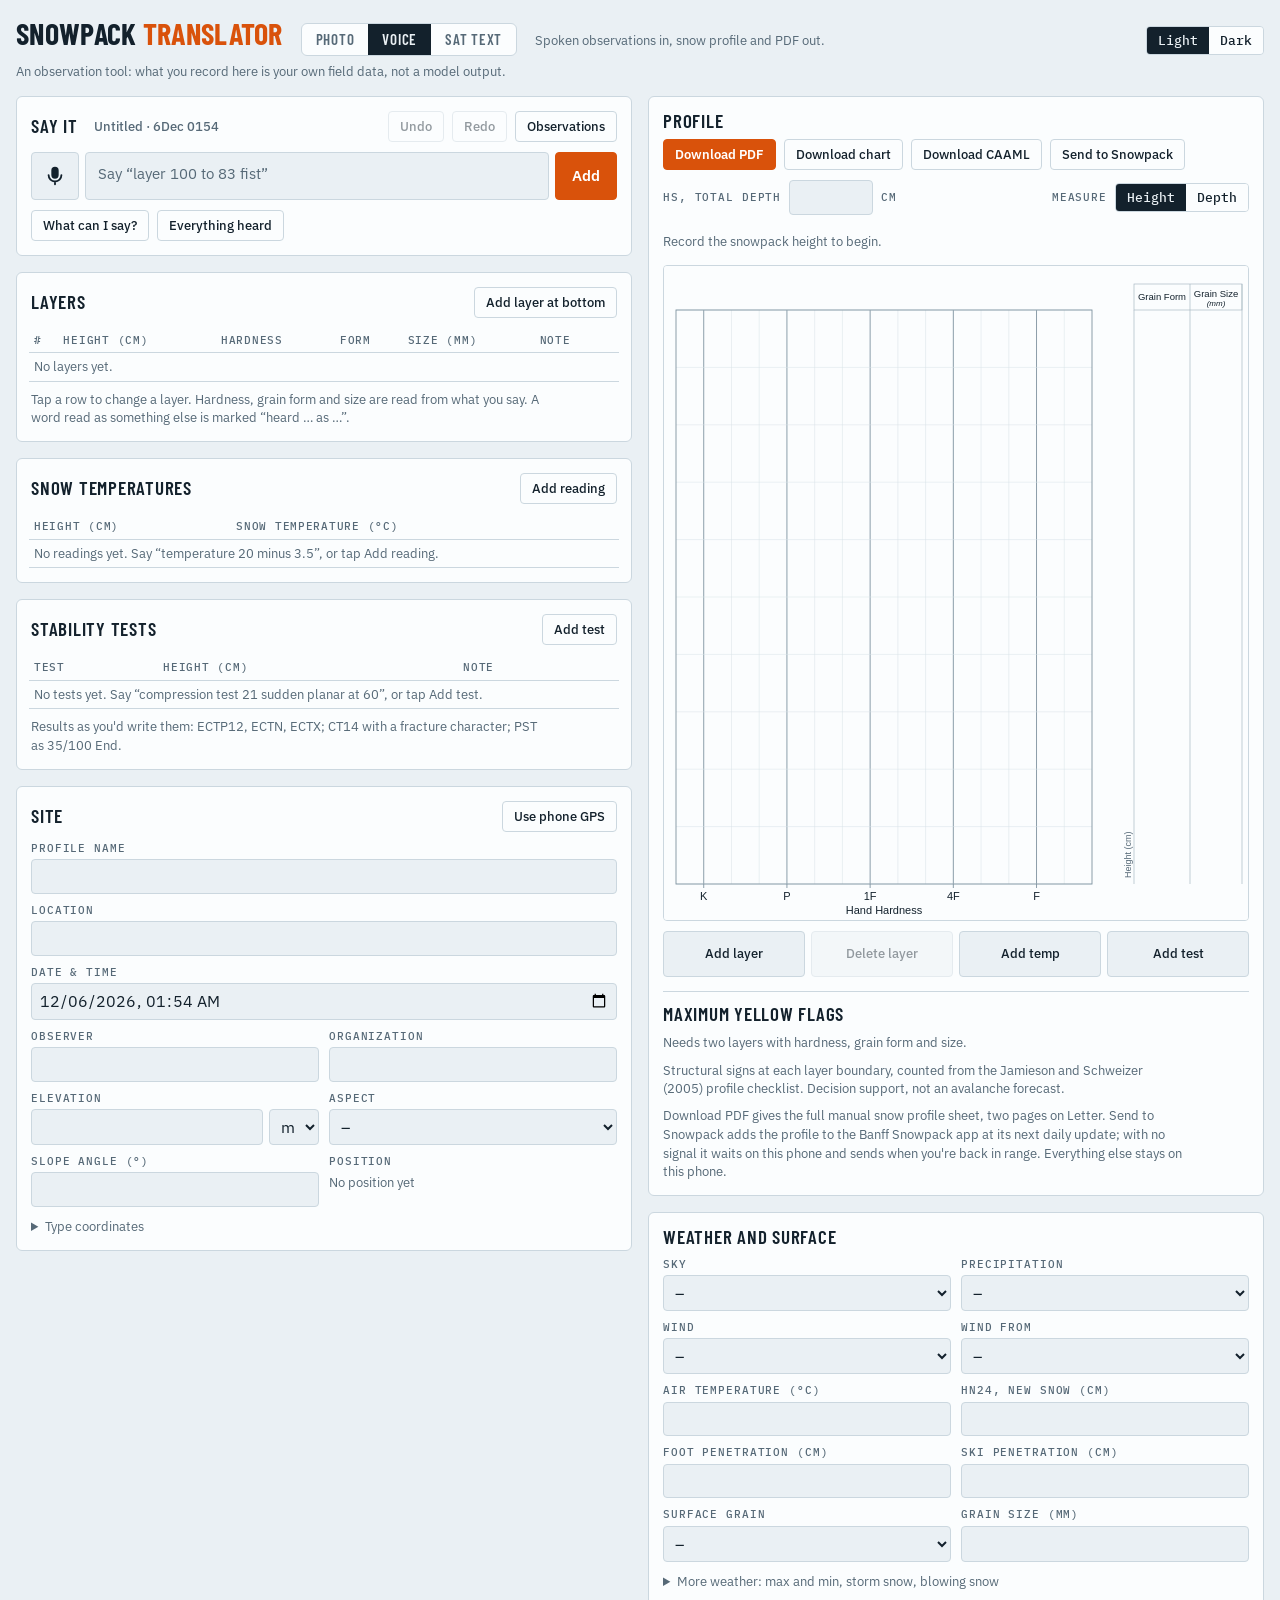
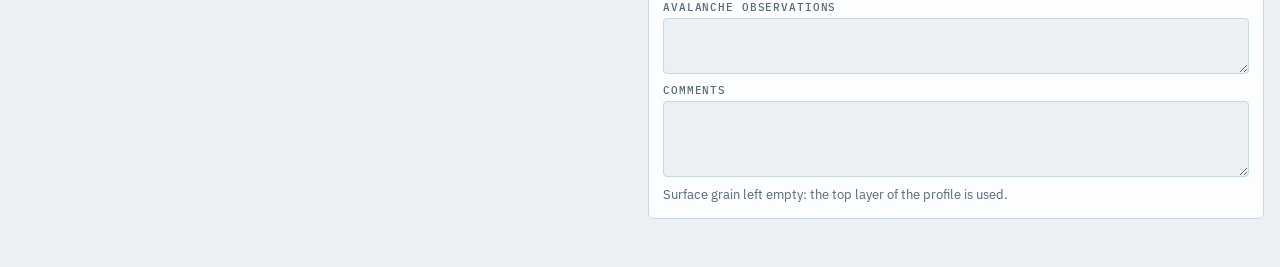
==== commit 908e2ca0: "Read dictation with the OGRS vocabulary, and steady the microphone button The parser now knows the O" ====
--- a/voice.html
+++ b/voice.html
@@ -174,7 +174,7 @@
       <section class="panel only-voice o3" aria-labelledby="ly-h">
         <div class="panel-head"><div class="row"><h2 id="ly-h">Layers</h2><span class="lbl" id="sumLayers"></span></div><button id="addLayerBtn2" type="button">Add layer at bottom</button></div>
         <div class="tbl-wrap"><table id="layerTbl"></table></div>
-        <p class="note">Tap a row to change a layer. Hardness, grain form and size are read from what you say; nothing is guessed.</p>
+        <p class="note">Tap a row to change a layer. Hardness, grain form and size are read from what you say. A word read as something else is marked “heard … as …”.</p>
       </section>
 
       <section class="panel only-voice o4" aria-labelledby="tp-ph">
@@ -365,20 +365,20 @@
     <dt>Start</dt><dd id="hpStart"></dd>
     <dt>Layers: top, bottom, hardness, grain, size</dt><dd id="hpLayers"></dd>
     <dt>Hardness</dt><dd>fist · four finger · one finger · pencil · knife · ice<br>add “plus” or “minus”; “pencil to knife” for a layer that changes</dd>
-    <dt>Grain forms</dt><dd>new snow · graupel · decomposing · rounds · faceted rounds · facets · rounding facets · depth hoar · surface hoar · melt forms · crust · ice lens</dd>
+    <dt>Grain forms</dt><dd>new snow · graupel · decomposing · rounds · faceted rounds · facets · rounding facets · depth hoar · surface hoar · melt forms · crust · ice lens<br>or the OGRS code, said or spelled: FC · D H · FCxr · MFcr</dd>
     <dt>Temperatures</dt><dd id="hpTemps"></dd>
     <dt>Stability tests</dt><dd id="hpTests"></dd>
     <dt>Site</dt><dd>profile name … · location Bow Summit · observer Ben Firth · aspect north east · elevation 2080 metres · slope 28</dd>
-    <dt>Weather and surface</dt><dd>sky broken · precip none · snowing S2 · wind light south west · air temperature minus 7 · max temp minus 5 · min temp minus 12<br>HN24 5 · storm snow 20 · foot pen 30 · ski pen 15 · blowing snow moderate west</dd>
+    <dt>Weather and surface</dt><dd>sky broken · precip nil · snowing S2 · light rain · wind light south west · air temperature minus 7 · max temp minus 5 · min temp minus 12<br>HN24 5 · storm snow 20 · foot pen 30 · ski pen 15 · blowing snow moderate west<br>OGRS codes work too: sky BKN · precip S1 · wind M SW</dd>
     <dt>Free text (say these last)</dt><dd>avalanches size 2 natural on north aspects<br>note whumpfing on the approach</dd>
     <dt>Fix a mistake</dt><dd>scratch that · change layer 2 pencil · delete layer 3</dd>
-  </dl><p class="note">A fixed word list does the reading, on this phone. Nothing is guessed: words it does not know come back marked “not understood”.</p>
+  </dl><p class="note">A fixed list of OGRS terms does the reading, on this phone, with no AI. A word that sounds like a term is read as that term and marked “heard … as …”, so you can check it. Words it does not know come back marked “not understood”.</p>
   <p><button type="button" id="exampleBtn">Put a full example in the box</button></p></div><footer hidden></footer>
 </div></dialog>
 
 <dialog class="dlg" id="logSheet" aria-labelledby="lg-h"><div class="body">
   <header><h2 id="lg-h">Everything heard so far</h2><button class="ghost" type="button" data-close>Close</button></header>
-  <div class="scroll" id="log"></div><footer hidden></footer>
+  <div class="scroll" id="log"></div><footer><button type="button" id="logCopy">Copy all</button></footer>
 </div></dialog>
 
 <div class="toast" id="toast" hidden role="status"></div>
